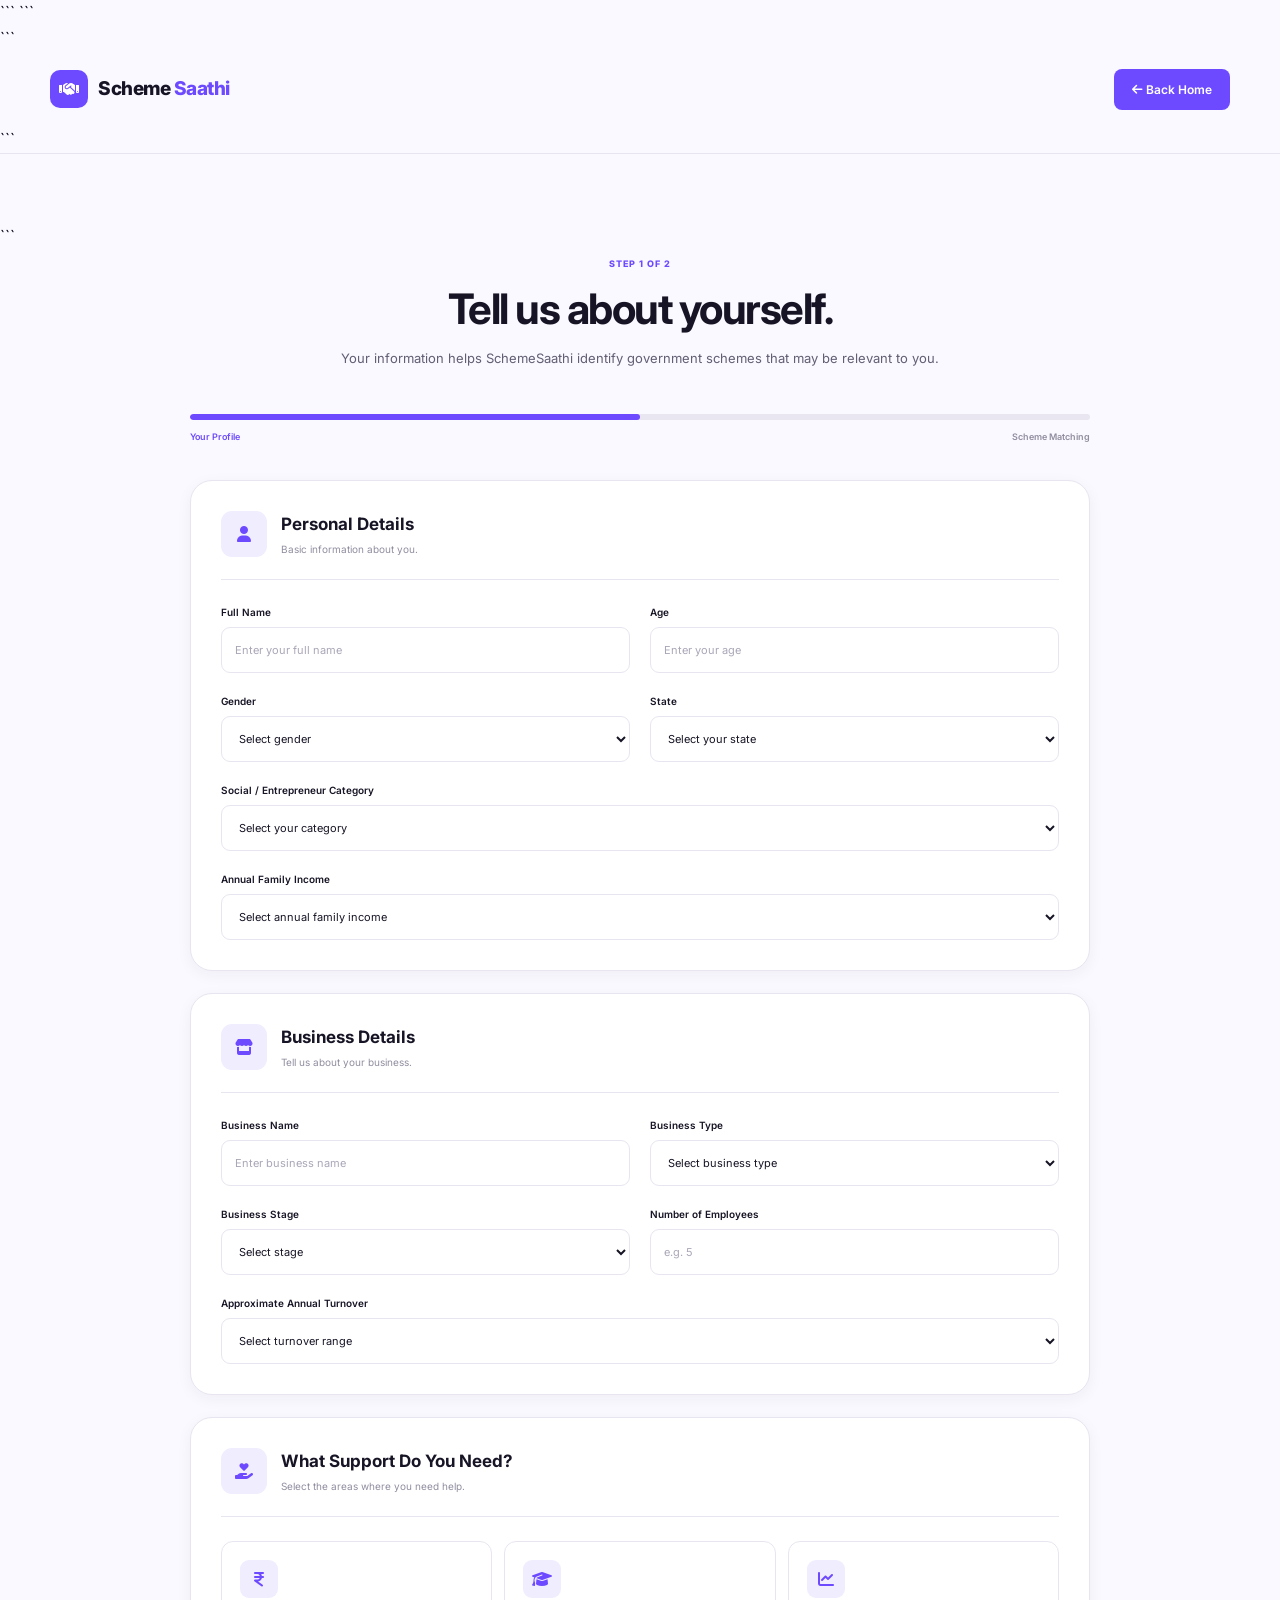
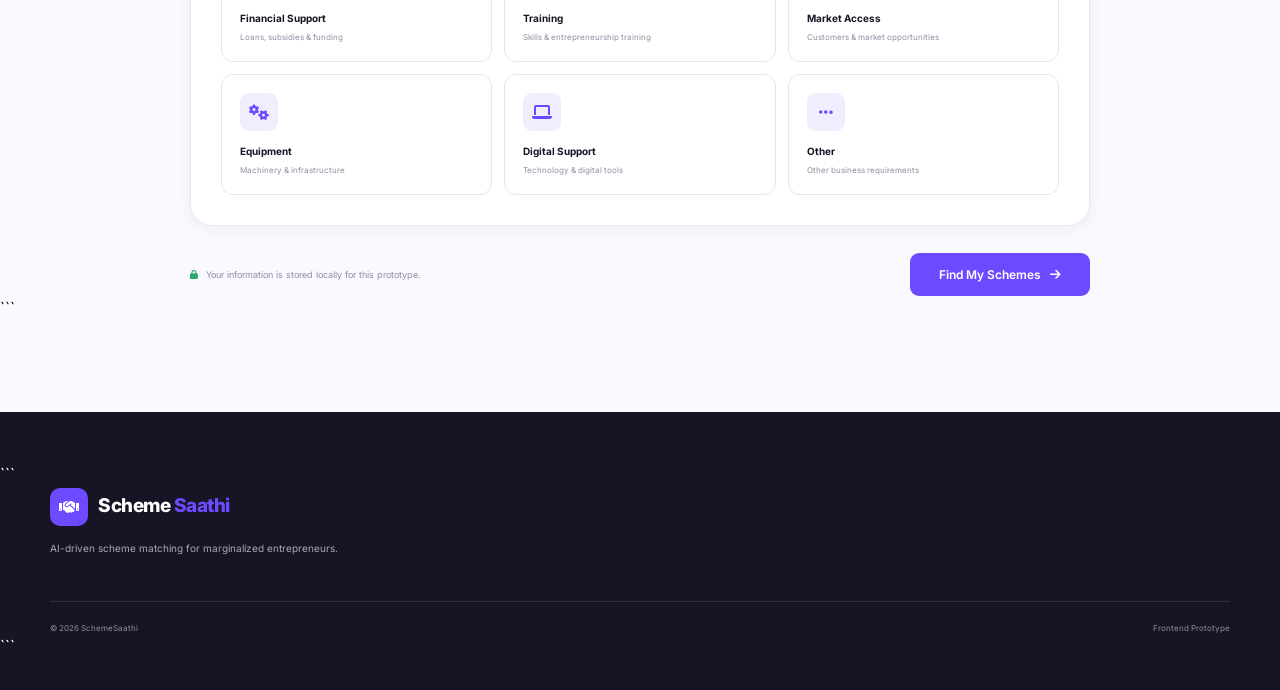
==== Frontend/profile.html @ 50dd57bc "Organize frontend files into Frontend folder" ====
<!DOCTYPE html>

<html lang="en">

<head>

```
<meta charset="UTF-8">

<meta name="viewport"
      content="width=device-width, initial-scale=1.0">

<title>Create Profile | SchemeSaathi</title>

<link rel="stylesheet"
      href="style.css">

<link rel="preconnect"
      href="https://fonts.googleapis.com">

<link rel="preconnect"
      href="https://fonts.gstatic.com"
      crossorigin>

<link href="https://fonts.googleapis.com/css2?family=Inter:wght@400;500;600;700;800&display=swap"
      rel="stylesheet">

<link rel="stylesheet"
      href="https://cdnjs.cloudflare.com/ajax/libs/font-awesome/6.5.2/css/all.min.css">
```

</head>

<body>

<!-- =========================================
     NAVBAR
========================================= -->

<header class="navbar">

```
<div class="container nav-container">

    <a href="index.html"
       class="logo">

        <div class="logo-icon">
            <i class="fa-solid fa-handshake"></i>
        </div>

        <span>
            Scheme<span class="logo-highlight">
                Saathi
            </span>
        </span>

    </a>


    <a href="index.html"
       class="nav-button">

        <i class="fa-solid fa-arrow-left"></i>

        Back Home

    </a>

</div>
```

</header>

<!-- =========================================
     PROFILE PAGE
========================================= -->

<main class="profile-page">

```
<div class="container profile-container">


    <!-- PAGE HEADER -->

    <div class="profile-heading">

        <span class="section-label">
            STEP 1 OF 2
        </span>

        <h1>
            Tell us about yourself.
        </h1>

        <p>
            Your information helps SchemeSaathi
            identify government schemes that may
            be relevant to you.
        </p>

    </div>



    <!-- PROGRESS -->

    <div class="profile-progress">

        <div class="progress-track">

            <div class="progress-fill"></div>

        </div>

        <div class="progress-labels">

            <span class="active">
                Your Profile
            </span>

            <span>
                Scheme Matching
            </span>

        </div>

    </div>



    <!-- FORM -->

    <form id="profileForm"
          class="profile-form">


        <!-- =================================
             PERSONAL DETAILS
        ================================== -->

        <section class="profile-section">

            <div class="profile-section-header">

                <div class="section-icon">

                    <i class="fa-solid fa-user"></i>

                </div>

                <div>

                    <h2>
                        Personal Details
                    </h2>

                    <p>
                        Basic information about you.
                    </p>

                </div>

            </div>


            <div class="form-grid">


                <!-- FULL NAME -->

                <div class="form-group">

                    <label for="name">
                        Full Name
                    </label>

                    <input
                        type="text"
                        id="name"
                        name="name"
                        placeholder="Enter your full name"
                        required
                    >

                </div>


                <!-- AGE -->

                <div class="form-group">

                    <label for="age">
                        Age
                    </label>

                    <input
                        type="number"
                        id="age"
                        name="age"
                        placeholder="Enter your age"
                        min="18"
                        max="100"
                        required
                    >

                </div>


                <!-- GENDER -->

                <div class="form-group">

                    <label for="gender">
                        Gender
                    </label>

                    <select
                        id="gender"
                        name="gender"
                        required
                    >

                        <option value="">
                            Select gender
                        </option>

                        <option value="male">
                            Male
                        </option>

                        <option value="female">
                            Female
                        </option>

                        <option value="other">
                            Other
                        </option>

                        <option value="prefer-not">
                            Prefer not to say
                        </option>

                    </select>

                </div>


                <!-- STATE -->

                <div class="form-group">

                    <label for="state">
                        State
                    </label>

                    <select
                        id="state"
                        name="state"
                        required
                    >

                        <option value="">
                            Select your state
                        </option>

                        <option value="west-bengal">
                            West Bengal
                        </option>

                        <option value="odisha">
                            Odisha
                        </option>

                        <option value="bihar">
                            Bihar
                        </option>

                        <option value="jharkhand">
                            Jharkhand
                        </option>

                        <option value="assam">
                            Assam
                        </option>

                        <option value="delhi">
                            Delhi
                        </option>

                        <option value="maharashtra">
                            Maharashtra
                        </option>

                        <option value="uttar-pradesh">
                            Uttar Pradesh
                        </option>

                        <option value="other">
                            Other
                        </option>

                    </select>

                </div>


                <!-- CATEGORY -->

                <div class="form-group full-width">

                    <label for="category">
                        Social / Entrepreneur Category
                    </label>

                    <select
                        id="category"
                        name="category"
                        required
                    >

                        <option value="">
                            Select your category
                        </option>

                        <option value="sc">
                            Scheduled Caste (SC)
                        </option>

                        <option value="st">
                            Scheduled Tribe (ST)
                        </option>

                        <option value="obc">
                            Other Backward Class (OBC)
                        </option>

                        <option value="minority">
                            Minority Community
                        </option>

                        <option value="women">
                            Woman Entrepreneur
                        </option>

                        <option value="person-with-disability">
                            Person with Disability
                        </option>

                        <option value="general">
                            General
                        </option>

                        <option value="other">
                            Other
                        </option>

                    </select>

                </div>


                <!-- ANNUAL FAMILY INCOME -->

                <div class="form-group full-width">

                    <label for="annualIncome">
                        Annual Family Income
                    </label>

                    <select
                        id="annualIncome"
                        name="annualIncome"
                        required
                    >

                        <option value="">
                            Select annual family income
                        </option>

                        <option value="below-1l">
                            Below ₹1 Lakh
                        </option>

                        <option value="1-2.5l">
                            ₹1 – ₹2.5 Lakh
                        </option>

                        <option value="2.5-5l">
                            ₹2.5 – ₹5 Lakh
                        </option>

                        <option value="5-8l">
                            ₹5 – ₹8 Lakh
                        </option>

                        <option value="8-10l">
                            ₹8 – ₹10 Lakh
                        </option>

                        <option value="above-10l">
                            Above ₹10 Lakh
                        </option>

                    </select>

                </div>

            </div>

        </section>



        <!-- =================================
             BUSINESS DETAILS
        ================================== -->

        <section class="profile-section">

            <div class="profile-section-header">

                <div class="section-icon">

                    <i class="fa-solid fa-store"></i>

                </div>

                <div>

                    <h2>
                        Business Details
                    </h2>

                    <p>
                        Tell us about your business.
                    </p>

                </div>

            </div>


            <div class="form-grid">


                <!-- BUSINESS NAME -->

                <div class="form-group">

                    <label for="businessName">
                        Business Name
                    </label>

                    <input
                        type="text"
                        id="businessName"
                        name="businessName"
                        placeholder="Enter business name"
                        required
                    >

                </div>


                <!-- BUSINESS TYPE -->

                <div class="form-group">

                    <label for="businessType">
                        Business Type
                    </label>

                    <select
                        id="businessType"
                        name="businessType"
                        required
                    >

                        <option value="">
                            Select business type
                        </option>

                        <option value="manufacturing">
                            Manufacturing
                        </option>

                        <option value="retail">
                            Retail
                        </option>

                        <option value="service">
                            Service
                        </option>

                        <option value="agriculture">
                            Agriculture
                        </option>

                        <option value="food">
                            Food & Food Processing
                        </option>

                        <option value="technology">
                            Technology
                        </option>

                        <option value="handicraft">
                            Handicraft
                        </option>

                        <option value="other">
                            Other
                        </option>

                    </select>

                </div>


                <!-- BUSINESS STAGE -->

                <div class="form-group">

                    <label for="businessStage">
                        Business Stage
                    </label>

                    <select
                        id="businessStage"
                        name="businessStage"
                        required
                    >

                        <option value="">
                            Select stage
                        </option>

                        <option value="idea">
                            Business Idea
                        </option>

                        <option value="startup">
                            Startup
                        </option>

                        <option value="existing">
                            Existing Business
                        </option>

                        <option value="expansion">
                            Looking to Expand
                        </option>

                    </select>

                </div>


                <!-- EMPLOYEES -->

                <div class="form-group">

                    <label for="employees">
                        Number of Employees
                    </label>

                    <input
                        type="number"
                        id="employees"
                        name="employees"
                        placeholder="e.g. 5"
                        min="0"
                        required
                    >

                </div>


                <!-- TURNOVER -->

                <div class="form-group full-width">

                    <label for="annualTurnover">
                        Approximate Annual Turnover
                    </label>

                    <select
                        id="annualTurnover"
                        name="annualTurnover"
                        required
                    >

                        <option value="">
                            Select turnover range
                        </option>

                        <option value="below-1l">
                            Below ₹1 Lakh
                        </option>

                        <option value="1-5l">
                            ₹1 – ₹5 Lakh
                        </option>

                        <option value="5-10l">
                            ₹5 – ₹10 Lakh
                        </option>

                        <option value="10-25l">
                            ₹10 – ₹25 Lakh
                        </option>

                        <option value="25l-1cr">
                            ₹25 Lakh – ₹1 Crore
                        </option>

                        <option value="above-1cr">
                            Above ₹1 Crore
                        </option>

                    </select>

                </div>

            </div>

        </section>



        <!-- =================================
             SUPPORT REQUIRED
        ================================== -->

        <section class="profile-section">

            <div class="profile-section-header">

                <div class="section-icon">

                    <i class="fa-solid fa-hand-holding-heart"></i>

                </div>

                <div>

                    <h2>
                        What Support Do You Need?
                    </h2>

                    <p>
                        Select the areas where you need help.
                    </p>

                </div>

            </div>


            <div class="support-grid">


                <!-- FINANCE -->

                <label class="support-card">

                    <input
                        type="checkbox"
                        name="support"
                        value="finance"
                    >

                    <div class="support-icon">

                        <i class="fa-solid fa-indian-rupee-sign"></i>

                    </div>

                    <strong>
                        Financial Support
                    </strong>

                    <span>
                        Loans, subsidies & funding
                    </span>

                </label>


                <!-- TRAINING -->

                <label class="support-card">

                    <input
                        type="checkbox"
                        name="support"
                        value="training"
                    >

                    <div class="support-icon">

                        <i class="fa-solid fa-graduation-cap"></i>

                    </div>

                    <strong>
                        Training
                    </strong>

                    <span>
                        Skills & entrepreneurship training
                    </span>

                </label>


                <!-- MARKET -->

                <label class="support-card">

                    <input
                        type="checkbox"
                        name="support"
                        value="market"
                    >

                    <div class="support-icon">

                        <i class="fa-solid fa-chart-line"></i>

                    </div>

                    <strong>
                        Market Access
                    </strong>

                    <span>
                        Customers & market opportunities
                    </span>

                </label>


                <!-- EQUIPMENT -->

                <label class="support-card">

                    <input
                        type="checkbox"
                        name="support"
                        value="equipment"
                    >

                    <div class="support-icon">

                        <i class="fa-solid fa-gears"></i>

                    </div>

                    <strong>
                        Equipment
                    </strong>

                    <span>
                        Machinery & infrastructure
                    </span>

                </label>


                <!-- DIGITAL -->

                <label class="support-card">

                    <input
                        type="checkbox"
                        name="support"
                        value="digital"
                    >

                    <div class="support-icon">

                        <i class="fa-solid fa-laptop"></i>

                    </div>

                    <strong>
                        Digital Support
                    </strong>

                    <span>
                        Technology & digital tools
                    </span>

                </label>


                <!-- OTHER -->

                <label class="support-card">

                    <input
                        type="checkbox"
                        name="support"
                        value="other"
                    >

                    <div class="support-icon">

                        <i class="fa-solid fa-ellipsis"></i>

                    </div>

                    <strong>
                        Other
                    </strong>

                    <span>
                        Other business requirements
                    </span>

                </label>

            </div>

        </section>



        <!-- =================================
             SUBMIT
        ================================== -->

        <div class="profile-submit">

            <div class="privacy-note">

                <i class="fa-solid fa-lock"></i>

                <span>
                    Your information is stored locally
                    for this prototype.
                </span>

            </div>


            <button
                type="submit"
                class="primary-button profile-submit-button"
            >

                Find My Schemes

                <i class="fa-solid fa-arrow-right"></i>

            </button>

        </div>


    </form>

</div>
```

</main>

<!-- =========================================
     FOOTER
========================================= -->

<footer class="footer">

```
<div class="container footer-container">

    <div class="footer-brand">

        <a href="index.html"
           class="logo">

            <div class="logo-icon">

                <i class="fa-solid fa-handshake"></i>

            </div>

            <span>
                Scheme<span class="logo-highlight">
                    Saathi
                </span>
            </span>

        </a>

        <p>
            AI-driven scheme matching for
            marginalized entrepreneurs.
        </p>

    </div>


    <div class="footer-bottom">

        <span>
            © 2026 SchemeSaathi
        </span>

        <span>
            Frontend Prototype
        </span>

    </div>

</div>
```

</footer>

<script src="profile.js"></script>

</body>

</html>
---- Frontend/style.css ----
/* =========================================
   SCHEMESAATHI
   MAIN STYLESHEET
========================================= */


/* =========================================
   VARIABLES
========================================= */

:root {

    --primary: #6d4aff;
    --primary-dark: #5635d8;
    --primary-light: #f0edff;

    --text-dark: #171525;
    --text-medium: #625e73;
    --text-light: #918d9f;

    --background: #faf9ff;
    --white: #ffffff;

    --border: #e8e5f0;

    --green: #28a96b;
    --green-light: #eaf9f1;

    --shadow-sm:
        0 4px 15px rgba(40, 30, 80, 0.05);

    --shadow-md:
        0 15px 40px rgba(40, 30, 80, 0.08);

    --shadow-lg:
        0 25px 70px rgba(40, 30, 80, 0.12);

    --radius-sm: 8px;
    --radius-md: 14px;
    --radius-lg: 22px;

    --transition:
        all 0.25s ease;

}


/* =========================================
   RESET
========================================= */

* {

    margin: 0;
    padding: 0;

    box-sizing: border-box;

}


html {

    scroll-behavior: smooth;

}


body {

    font-family: "Inter", sans-serif;

    background: var(--background);

    color: var(--text-dark);

    line-height: 1.6;

}


a {

    color: inherit;

    text-decoration: none;

}


button,
input,
select,
textarea {

    font-family: inherit;

}


/* =========================================
   CONTAINER
========================================= */

.container {

    width: min(
        1180px,
        calc(100% - 40px)
    );

    margin: 0 auto;

}


/* =========================================
   NAVBAR
========================================= */

.navbar {

    position: sticky;

    top: 0;

    z-index: 100;

    background:
        rgba(250, 249, 255, 0.92);

    backdrop-filter:
        blur(14px);

    border-bottom:
        1px solid var(--border);

}


.nav-container {

    height: 76px;

    display: flex;

    align-items: center;

    justify-content: space-between;

}


.logo {

    display: flex;

    align-items: center;

    gap: 10px;

    font-size: 19px;

    font-weight: 800;

    letter-spacing: -0.5px;

}


.logo-icon {

    width: 38px;

    height: 38px;

    display: flex;

    align-items: center;

    justify-content: center;

    background: var(--primary);

    color: white;

    border-radius: 10px;

    font-size: 16px;

}


.logo-highlight {

    color: var(--primary);

}


.nav-links {

    display: flex;

    align-items: center;

    gap: 32px;

}


.nav-links > a:not(.nav-button) {

    color: var(--text-medium);

    font-size: 13px;

    font-weight: 500;

    transition: var(--transition);

}


.nav-links > a:not(.nav-button):hover {

    color: var(--primary);

}


.nav-button {

    padding: 11px 18px;

    background: var(--primary);

    color: white;

    border-radius: 8px;

    font-size: 12px;

    font-weight: 600;

    transition: var(--transition);

}


.nav-button:hover {

    background: var(--primary-dark);

    transform: translateY(-1px);

}


.mobile-menu-btn {

    display: none;

    border: none;

    background: none;

    font-size: 20px;

}


/* =========================================
   HERO
========================================= */

.hero {

    padding:
        95px 0
        90px;

    overflow: hidden;

}


.hero-container {

    display: grid;

    grid-template-columns:
        1.05fr
        0.95fr;

    gap: 70px;

    align-items: center;

}


.hero-badge {

    display: inline-flex;

    align-items: center;

    gap: 8px;

    padding:
        7px 11px;

    background:
        var(--primary-light);

    color:
        var(--primary);

    border-radius: 30px;

    font-size: 9px;

    font-weight: 700;

    letter-spacing: 0.6px;

    margin-bottom: 22px;

}


.hero-content h1 {

    max-width: 650px;

    font-size: clamp(
        42px,
        5vw,
        66px
    );

    line-height: 1.08;

    letter-spacing: -2.5px;

}


.hero-content h1 span {

    color: var(--primary);

}


.hero-content > p {

    max-width: 590px;

    margin-top: 22px;

    color: var(--text-medium);

    font-size: 15px;

    line-height: 1.8;

}


.hero-buttons {

    display: flex;

    gap: 12px;

    margin-top: 32px;

}


.primary-button {

    display: inline-flex;

    align-items: center;

    justify-content: center;

    gap: 9px;

    padding:
        14px 20px;

    background: var(--primary);

    color: white;

    border-radius: 9px;

    font-size: 12px;

    font-weight: 600;

    transition: var(--transition);

}


.primary-button:hover {

    background: var(--primary-dark);

    transform: translateY(-2px);

    box-shadow:
        0 10px 25px
        rgba(109, 74, 255, 0.2);

}


.secondary-button {

    display: inline-flex;

    align-items: center;

    gap: 9px;

    padding:
        14px 20px;

    color: var(--text-medium);

    border:
        1px solid var(--border);

    background: white;

    border-radius: 9px;

    font-size: 12px;

    font-weight: 600;

    transition: var(--transition);

}


.secondary-button:hover {

    border-color: var(--primary);

    color: var(--primary);

}


.hero-trust {

    display: flex;

    flex-wrap: wrap;

    gap: 22px;

    margin-top: 32px;

}


.trust-item {

    display: flex;

    align-items: center;

    gap: 7px;

    color: var(--text-light);

    font-size: 9px;

}


.trust-item i {

    color: var(--primary);

}


/* =========================================
   HERO VISUAL
========================================= */

.hero-visual {

    position: relative;

    min-height: 480px;

    display: flex;

    align-items: center;

    justify-content: center;

}


.main-hero-card {

    width: 390px;

    padding: 30px;

    background: white;

    border:
        1px solid var(--border);

    border-radius: 22px;

    box-shadow:
        var(--shadow-lg);

    position: relative;

    z-index: 2;

}


.hero-card-top {

    display: flex;

    align-items: center;

    gap: 9px;

    color: var(--primary);

    font-size: 9px;

    font-weight: 700;

    letter-spacing: 0.7px;

}


.mini-icon {

    width: 34px;

    height: 34px;

    display: flex;

    align-items: center;

    justify-content: center;

    background: var(--primary-light);

    border-radius: 9px;

}


.main-hero-card h3 {

    margin-top: 25px;

    font-size: 28px;

    line-height: 1.2;

    letter-spacing: -1px;

}


.main-hero-card > p {

    margin-top: 12px;

    color: var(--text-medium);

    font-size: 11px;

}


.hero-progress {

    height: 7px;

    margin-top: 25px;

    overflow: hidden;

    background: #eeeafc;

    border-radius: 10px;

}


.hero-progress-bar {

    width: 94%;

    height: 100%;

    background: var(--primary);

    border-radius: 10px;

}


.hero-match-row {

    display: flex;

    justify-content: space-between;

    margin-top: 10px;

    font-size: 9px;

    color: var(--text-light);

}


.hero-match-row strong {

    color: var(--primary);

}


.example-scheme {

    display: flex;

    align-items: center;

    gap: 12px;

    margin-top: 25px;

    padding: 14px;

    border:
        1px solid var(--border);

    border-radius: 12px;

}


.scheme-small-icon {

    width: 40px;

    height: 40px;

    display: flex;

    align-items: center;

    justify-content: center;

    background: var(--primary-light);

    color: var(--primary);

    border-radius: 9px;

}


.example-scheme > div:nth-child(2) {

    display: flex;

    flex-direction: column;

    flex: 1;

}


.example-scheme strong {

    font-size: 10px;

}


.example-scheme span {

    color: var(--text-light);

    font-size: 8px;

}


.scheme-check {

    color: var(--green);

}


/* =========================================
   FLOATING CARDS
========================================= */

.floating-card {

    position: absolute;

    z-index: 3;

    display: flex;

    align-items: center;

    gap: 10px;

    padding: 13px 16px;

    background: white;

    border:
        1px solid var(--border);

    border-radius: 12px;

    box-shadow: var(--shadow-md);

}


.floating-card > i {

    width: 32px;

    height: 32px;

    display: flex;

    align-items: center;

    justify-content: center;

    color: var(--primary);

    background: var(--primary-light);

    border-radius: 8px;

    font-size: 12px;

}


.floating-card div {

    display: flex;

    flex-direction: column;

}


.floating-card strong {

    font-size: 9px;

}


.floating-card span {

    color: var(--text-light);

    font-size: 7px;

}


.floating-card-one {

    left: 0;

    top: 80px;

}


.floating-card-two {

    right: 0;

    bottom: 80px;

}


/* =========================================
   STATS
========================================= */

.stats-section {

    border-top:
        1px solid var(--border);

    border-bottom:
        1px solid var(--border);

    background: white;

}


.stats-container {

    display: grid;

    grid-template-columns:
        repeat(4, 1fr);

}


.stat {

    padding: 30px 20px;

    text-align: center;

    border-right:
        1px solid var(--border);

}


.stat:last-child {

    border-right: none;

}


.stat strong {

    display: block;

    color: var(--primary);

    font-size: 25px;

}


.stat span {

    display: block;

    margin-top: 4px;

    color: var(--text-light);

    font-size: 9px;

}


/* =========================================
   COMMON SECTION
========================================= */

.how-section,
.about-section {

    padding: 100px 0;

}


.section-heading {

    max-width: 650px;

    margin: 0 auto 55px;

    text-align: center;

}


.section-label {

    color: var(--primary);

    font-size: 9px;

    font-weight: 800;

    letter-spacing: 1px;

}


.section-heading h2,
.about-content h2 {

    margin-top: 10px;

    font-size: 38px;

    line-height: 1.2;

    letter-spacing: -1.5px;

}


.section-heading p {

    margin-top: 14px;

    color: var(--text-medium);

    font-size: 13px;

}


/* =========================================
   STEPS
========================================= */

.steps-grid {

    display: grid;

    grid-template-columns:
        repeat(4, 1fr);

    gap: 18px;

}


.step-card {

    position: relative;

    padding: 28px;

    background: white;

    border:
        1px solid var(--border);

    border-radius: var(--radius-md);

    transition: var(--transition);

}


.step-card:hover {

    transform: translateY(-5px);

    box-shadow: var(--shadow-md);

}


.step-number {

    color: #c8c3d8;

    font-size: 10px;

    font-weight: 700;

}


.step-icon {

    width: 46px;

    height: 46px;

    display: flex;

    align-items: center;

    justify-content: center;

    margin-top: 25px;

    background: var(--primary-light);

    color: var(--primary);

    border-radius: 11px;

}


.step-card h3 {

    margin-top: 20px;

    font-size: 15px;

}


.step-card p {

    margin-top: 9px;

    color: var(--text-medium);

    font-size: 10px;

    line-height: 1.7;

}


/* =========================================
   ABOUT
========================================= */

.about-section {

    background: white;

}


.about-container {

    display: grid;

    grid-template-columns:
        1fr
        1fr;

    gap: 90px;

    align-items: center;

}


.about-content h2 {

    max-width: 520px;

}


.about-content > p {

    max-width: 540px;

    margin-top: 17px;

    color: var(--text-medium);

    font-size: 12px;

}


.about-content .primary-button {

    margin-top: 28px;

}


.about-visual {

    display: flex;

    justify-content: center;

}


.about-box {

    width: min(100%, 420px);

    padding: 32px;

    background: var(--background);

    border:
        1px solid var(--border);

    border-radius: 20px;

}


.about-box-icon {

    width: 48px;

    height: 48px;

    display: flex;

    align-items: center;

    justify-content: center;

    background: var(--primary-light);

    color: var(--primary);

    border-radius: 12px;

}


.about-box h3 {

    margin-top: 20px;

    font-size: 22px;

}


.about-box > p {

    margin-top: 7px;

    color: var(--text-medium);

    font-size: 11px;

}


.about-points {

    display: grid;

    gap: 12px;

    margin-top: 25px;

}


.about-points div {

    display: flex;

    align-items: center;

    gap: 10px;

    color: var(--text-medium);

    font-size: 10px;

}


.about-points i {

    color: var(--green);

}


/* =========================================
   CTA
========================================= */

.cta-section {

    padding: 80px 0;

}


.cta-container {

    display: flex;

    align-items: center;

    justify-content: space-between;

    gap: 40px;

    padding: 50px;

    background:
        var(--primary);

    border-radius: 22px;

    color: white;

}


.cta-container .section-label {

    color: #dcd5ff;

}


.cta-container h2 {

    margin-top: 8px;

    max-width: 600px;

    font-size: 34px;

    line-height: 1.2;

}


.cta-container p {

    margin-top: 8px;

    color: #ddd7ff;

    font-size: 11px;

}


.cta-button {

    display: inline-flex;

    align-items: center;

    gap: 9px;

    padding: 14px 20px;

    background: white;

    color: var(--primary);

    border-radius: 9px;

    font-size: 11px;

    font-weight: 700;

    white-space: nowrap;

    transition: var(--transition);

}


.cta-button:hover {

    transform: translateY(-2px);

}


/* =========================================
   FOOTER
========================================= */

.footer {

    padding: 50px 0 30px;

    background: #171525;

    color: white;

}


.footer-container {

    display: flex;

    flex-direction: column;

}


.footer-brand .logo {

    color: white;

}


.footer-brand p {

    max-width: 360px;

    margin-top: 14px;

    color: #aaa6b7;

    font-size: 10px;

}


.footer-bottom {

    display: flex;

    justify-content: space-between;

    margin-top: 45px;

    padding-top: 20px;

    border-top:
        1px solid rgba(255,255,255,0.1);

    color: #8f8b9c;

    font-size: 8px;

}


/* =========================================
   RESPONSIVE
========================================= */

@media (max-width: 900px) {

    .hero-container {

        grid-template-columns: 1fr;

    }


    .hero-content {

        text-align: center;

    }


    .hero-content > p {

        margin-left: auto;
        margin-right: auto;

    }


    .hero-buttons,
    .hero-trust {

        justify-content: center;

    }


    .steps-grid {

        grid-template-columns:
            repeat(2, 1fr);

    }


    .about-container {

        grid-template-columns: 1fr;

    }

}


@media (max-width: 650px) {

    .container {

        width:
            calc(100% - 28px);

    }


    .nav-links {

        display: none;

    }


    .mobile-menu-btn {

        display: block;

    }


    .hero {

        padding: 65px 0;

    }


    .hero-content h1 {

        font-size: 40px;

        letter-spacing: -1.8px;

    }


    .hero-buttons {

        flex-direction: column;

    }


    .hero-buttons a {

        width: 100%;

    }


    .hero-visual {

        min-height: 400px;

    }


    .main-hero-card {

        width: 100%;

    }


    .floating-card {

        display: none;

    }


    .stats-container {

        grid-template-columns:
            repeat(2, 1fr);

    }


    .stat {

        border-bottom:
            1px solid var(--border);

    }


    .steps-grid {

        grid-template-columns: 1fr;

    }


    .section-heading h2,
    .about-content h2 {

        font-size: 30px;

    }


    .cta-container {

        flex-direction: column;

        align-items: flex-start;

        padding: 32px;

    }


    .cta-container h2 {

        font-size: 28px;

    }


    .footer-bottom {

        flex-direction: column;

        gap: 8px;

    }

}
/* =========================================
   PROFILE PAGE
========================================= */

.profile-page {

    padding: 70px 0 90px;

}


.profile-container {

    max-width: 900px;

}


.profile-heading {

    text-align: center;

    max-width: 650px;

    margin: 0 auto;

}


.profile-heading h1 {

    margin-top: 10px;

    font-size: 42px;

    line-height: 1.15;

    letter-spacing: -1.5px;

}


.profile-heading p {

    margin-top: 14px;

    color: var(--text-medium);

    font-size: 13px;

    line-height: 1.7;

}


/* =========================================
   PROFILE PROGRESS
========================================= */

.profile-progress {

    margin: 45px auto 35px;

}


.progress-track {

    height: 6px;

    background: #e9e6f2;

    border-radius: 20px;

    overflow: hidden;

}


.progress-fill {

    width: 50%;

    height: 100%;

    background: var(--primary);

    border-radius: 20px;

}


.progress-labels {

    display: flex;

    justify-content: space-between;

    margin-top: 10px;

    color: var(--text-light);

    font-size: 9px;

    font-weight: 600;

}


.progress-labels .active {

    color: var(--primary);

}


/* =========================================
   PROFILE FORM
========================================= */

.profile-form {

    display: flex;

    flex-direction: column;

    gap: 22px;

}


.profile-section {

    padding: 30px;

    background: white;

    border: 1px solid var(--border);

    border-radius: var(--radius-lg);

    box-shadow: var(--shadow-sm);

}


.profile-section-header {

    display: flex;

    align-items: center;

    gap: 14px;

    padding-bottom: 22px;

    margin-bottom: 24px;

    border-bottom: 1px solid var(--border);

}


.section-icon {

    width: 46px;

    height: 46px;

    display: flex;

    align-items: center;

    justify-content: center;

    flex-shrink: 0;

    background: var(--primary-light);

    color: var(--primary);

    border-radius: 11px;

}


.profile-section-header h2 {

    font-size: 17px;

}


.profile-section-header p {

    margin-top: 3px;

    color: var(--text-light);

    font-size: 10px;

}


/* =========================================
   FORM GRID
========================================= */

.form-grid {

    display: grid;

    grid-template-columns:
        repeat(2, 1fr);

    gap: 20px;

}


.form-group {

    display: flex;

    flex-direction: column;

    gap: 7px;

}


.form-group.full-width {

    grid-column: 1 / -1;

}


.form-group label {

    font-size: 10px;

    font-weight: 600;

    color: var(--text-dark);

}


.form-group input,
.form-group select {

    width: 100%;

    height: 46px;

    padding: 0 13px;

    border: 1px solid var(--border);

    border-radius: 9px;

    background: #fff;

    color: var(--text-dark);

    font-size: 11px;

    outline: none;

    transition: var(--transition);

}


.form-group input::placeholder {

    color: #aaa6b7;

}


.form-group input:focus,
.form-group select:focus {

    border-color: var(--primary);

    box-shadow:
        0 0 0 3px
        rgba(109, 74, 255, 0.08);

}


/* =========================================
   SUPPORT CARDS
========================================= */

.support-grid {

    display: grid;

    grid-template-columns:
        repeat(3, 1fr);

    gap: 12px;

}


.support-card {

    position: relative;

    display: flex;

    flex-direction: column;

    align-items: flex-start;

    padding: 18px;

    border: 1px solid var(--border);

    border-radius: 12px;

    cursor: pointer;

    transition: var(--transition);

}


.support-card:hover {

    border-color: #c8bfff;

    transform: translateY(-2px);

}


.support-card input {

    position: absolute;

    opacity: 0;

}


.support-card:has(input:checked) {

    border-color: var(--primary);

    background: var(--primary-light);

}


.support-icon {

    width: 38px;

    height: 38px;

    display: flex;

    align-items: center;

    justify-content: center;

    background: var(--primary-light);

    color: var(--primary);

    border-radius: 9px;

    margin-bottom: 12px;

}


.support-card strong {

    font-size: 10px;

}


.support-card span {

    margin-top: 5px;

    color: var(--text-light);

    font-size: 8px;

    line-height: 1.5;

}


/* =========================================
   SUBMIT
========================================= */

.profile-submit {

    display: flex;

    align-items: center;

    justify-content: space-between;

    gap: 20px;

    padding-top: 5px;

}


.privacy-note {

    display: flex;

    align-items: center;

    gap: 8px;

    color: var(--text-light);

    font-size: 9px;

}


.privacy-note i {

    color: var(--green);

}


.profile-submit-button {

    border: none;

    cursor: pointer;

    min-width: 180px;

}


/* =========================================
   PROFILE RESPONSIVE
========================================= */

@media (max-width: 700px) {

    .profile-heading h1 {

        font-size: 34px;

    }


    .profile-section {

        padding: 22px;

    }


    .form-grid {

        grid-template-columns: 1fr;

    }


    .form-group.full-width {

        grid-column: auto;

    }


    .support-grid {

        grid-template-columns:
            repeat(2, 1fr);

    }


    .profile-submit {

        flex-direction: column;

        align-items: stretch;

    }


    .profile-submit-button {

        width: 100%;

    }

}


@media (max-width: 450px) {

    .support-grid {

        grid-template-columns: 1fr;

    }

}

/* =========================================
   MATCHING PAGE
========================================= */

.matching-page {

    min-height: calc(100vh - 76px);

    padding: 75px 0 90px;

}


.matching-container {

    max-width: 820px;

}


/* =========================================
   MATCHING HEADING
========================================= */

.matching-heading {

    text-align: center;

    max-width: 650px;

    margin: 0 auto 42px;

}


.matching-heading h1 {

    margin-top: 10px;

    font-size: 42px;

    line-height: 1.15;

    letter-spacing: -1.5px;

}


.matching-heading h1 span {

    color: var(--primary);

}


.matching-heading p {

    margin-top: 13px;

    color: var(--text-medium);

    font-size: 12px;

}


/* =========================================
   PROFILE SUMMARY
========================================= */

.matching-profile-card {

    display: flex;

    align-items: center;

    gap: 15px;

    padding: 20px 22px;

    background: white;

    border: 1px solid var(--border);

    border-radius: var(--radius-md);

    box-shadow: var(--shadow-sm);

}


.matching-profile-icon {

    width: 48px;

    height: 48px;

    display: flex;

    align-items: center;

    justify-content: center;

    flex-shrink: 0;

    background: var(--primary-light);

    color: var(--primary);

    border-radius: 12px;

}


.matching-profile-info {

    display: flex;

    flex-direction: column;

    flex: 1;

}


.matching-profile-info > span {

    color: var(--text-light);

    font-size: 8px;

    font-weight: 700;

    letter-spacing: 0.8px;

}


.matching-profile-info strong {

    margin-top: 3px;

    font-size: 13px;

}


.matching-profile-info p {

    margin-top: 2px;

    color: var(--text-medium);

    font-size: 9px;

}


.profile-check {

    width: 35px;

    height: 35px;

    display: flex;

    align-items: center;

    justify-content: center;

    background: var(--green-light);

    color: var(--green);

    border-radius: 50%;

    font-size: 12px;

}


/* =========================================
   ANALYSIS CARD
========================================= */

.analysis-card {

    margin-top: 18px;

    padding: 30px;

    background: white;

    border: 1px solid var(--border);

    border-radius: var(--radius-lg);

    box-shadow: var(--shadow-md);

}


.analysis-progress-header {

    display: flex;

    align-items: center;

    justify-content: space-between;

    color: var(--text-medium);

    font-size: 10px;

    font-weight: 600;

}


.analysis-progress-header strong {

    color: var(--primary);

    font-size: 11px;

}


.matching-progress {

    width: 100%;

    height: 7px;

    margin-top: 12px;

    overflow: hidden;

    background: #eeeafc;

    border-radius: 20px;

}


.matching-progress-bar {

    width: 0%;

    height: 100%;

    background: var(--primary);

    border-radius: 20px;

    transition: width 0.7s ease;

}


/* =========================================
   ANALYSIS LIST
========================================= */

.analysis-list {

    display: flex;

    flex-direction: column;

    margin-top: 28px;

}


.analysis-item {

    display: flex;

    align-items: center;

    gap: 14px;

    padding: 17px 0;

    border-bottom: 1px solid var(--border);

    opacity: 0.45;

    transition: var(--transition);

}


.analysis-item:last-child {

    border-bottom: none;

}


.analysis-item.active,
.analysis-item.completed {

    opacity: 1;

}


.analysis-item-icon {

    width: 40px;

    height: 40px;

    display: flex;

    align-items: center;

    justify-content: center;

    flex-shrink: 0;

    background: var(--primary-light);

    color: var(--primary);

    border-radius: 10px;

    font-size: 12px;

}


.analysis-item-content {

    display: flex;

    flex-direction: column;

    flex: 1;

}


.analysis-item-content strong {

    font-size: 11px;

}


.analysis-item-content span {

    margin-top: 3px;

    color: var(--text-light);

    font-size: 8px;

}


.analysis-status {

    width: 25px;

    display: flex;

    justify-content: center;

    color: #d8d4e4;

    font-size: 7px;

}


.analysis-item.active .analysis-status {

    color: var(--primary);

    font-size: 12px;

}


.analysis-item.completed .analysis-status {

    color: var(--green);

    font-size: 13px;

}


/* =========================================
   MATCHING NOTE
========================================= */

.matching-note {

    display: flex;

    align-items: center;

    justify-content: center;

    gap: 7px;

    margin-top: 20px;

    color: var(--text-light);

    font-size: 8px;

}


.matching-note i {

    color: var(--green);

}


/* =========================================
   MATCHING RESPONSIVE
========================================= */

@media (max-width: 650px) {

    .matching-page {

        padding: 55px 0 70px;

    }


    .matching-heading h1 {

        font-size: 34px;

    }


    .analysis-card {

        padding: 22px;

    }


    .matching-profile-card {

        padding: 17px;

    }


    .analysis-item {

        gap: 10px;

    }


    .analysis-item-content span {

        line-height: 1.5;

    }

}


   SCHEMESAATHI
   SCHEME DETAILS PAGE
/*========================================= */


/* =========================================
   PAGE
========================================= */

.scheme-details-page {

    padding: 65px 0 90px;

}


.scheme-details-container {

    max-width: 1000px;

}


/* =========================================
   SCHEME HEADER
========================================= */

.scheme-details-header {

    display: grid;

    grid-template-columns: auto 1fr auto;

    align-items: center;

    gap: 22px;

    padding: 30px;

    background: white;

    border: 1px solid var(--border);

    border-radius: var(--radius-lg);

    box-shadow: var(--shadow-sm);

}


.scheme-details-icon {

    width: 70px;

    height: 70px;

    display: flex;

    align-items: center;

    justify-content: center;

    background: var(--primary-light);

    color: var(--primary);

    border-radius: 17px;

    font-size: 25px;

}


.scheme-details-heading h1 {

    margin-top: 7px;

    font-size: 32px;

    line-height: 1.2;

    letter-spacing: -1px;

}


.scheme-details-heading p {

    margin-top: 8px;

    color: var(--text-medium);

    font-size: 11px;

    line-height: 1.7;

}


.details-eligible-badge {

    display: inline-flex;

    align-items: center;

    gap: 6px;

    padding: 8px 12px;

    background: var(--green-light);

    color: var(--green);

    border-radius: 20px;

    font-size: 9px;

    font-weight: 700;

}


/* =========================================
   MATCH CARD
========================================= */

.details-match-card {

    margin-top: 20px;

    padding: 25px;

    background: var(--primary-light);

    border: 1px solid #ddd6ff;

    border-radius: var(--radius-lg);

}


.details-match-top {

    display: flex;

    align-items: center;

    justify-content: space-between;

    gap: 20px;

}


.details-match-top h2 {

    margin-top: 6px;

    font-size: 18px;

}


.details-match-top > strong {

    color: var(--primary);

    font-size: 30px;

}


.details-match-track {

    height: 7px;

    margin-top: 20px;

    background: #ddd8f4;

    border-radius: 20px;

    overflow: hidden;

}


.details-match-fill {

    width: 0;

    height: 100%;

    background: var(--primary);

    border-radius: 20px;

    transition: width 0.8s ease;

}


/* =========================================
   COMMON DETAILS SECTION
========================================= */

.details-section {

    margin-top: 20px;

    padding: 28px;

    background: white;

    border: 1px solid var(--border);

    border-radius: var(--radius-lg);

    box-shadow: var(--shadow-sm);

}


.details-section-header {

    display: flex;

    align-items: center;

    gap: 14px;

    padding-bottom: 20px;

    margin-bottom: 20px;

    border-bottom: 1px solid var(--border);

}


.details-section-icon {

    width: 44px;

    height: 44px;

    display: flex;

    align-items: center;

    justify-content: center;

    flex-shrink: 0;

    background: var(--primary-light);

    color: var(--primary);

    border-radius: 11px;

}


.details-section-header h2 {

    font-size: 17px;

}


.details-section-header p {

    margin-top: 3px;

    color: var(--text-light);

    font-size: 9px;

}


/* =========================================
   WHY THIS SCHEME
========================================= */

.details-content-box {

    padding: 18px;

    background: var(--background);

    border: 1px solid var(--border);

    border-radius: 12px;

    color: var(--text-medium);

    font-size: 10px;

    line-height: 1.8;

}


/* =========================================
   BENEFITS
========================================= */

.benefits-grid {

    display: grid;

    grid-template-columns: repeat(2, 1fr);

    gap: 12px;

}


.benefit-item {

    display: flex;

    align-items: flex-start;

    gap: 10px;

    padding: 15px;

    background: var(--background);

    border: 1px solid var(--border);

    border-radius: 11px;

    color: var(--text-medium);

    font-size: 10px;

    line-height: 1.6;

}


.benefit-item i {

    margin-top: 2px;

    color: var(--green);

}


/* =========================================
   ELIGIBILITY
========================================= */

.eligibility-list {

    display: grid;

    gap: 11px;

}


.eligibility-item {

    display: flex;

    align-items: flex-start;

    gap: 10px;

    padding: 13px 15px;

    border: 1px solid var(--border);

    border-radius: 10px;

    color: var(--text-medium);

    font-size: 10px;

}


.eligibility-item i {

    color: var(--green);

    margin-top: 2px;

}


/* =========================================
   MISSING REQUIREMENTS
========================================= */

.gap-section {

    border-color: #eee5d2;

}


.gap-icon {

    color: #b07a22;

    background: #fff7e8;

}


.missing-list {

    display: grid;

    gap: 10px;

}


.missing-item {

    display: flex;

    align-items: flex-start;

    gap: 10px;

    padding: 14px;

    background: #fffaf0;

    border: 1px solid #f0dfbd;

    border-radius: 10px;

    color: var(--text-medium);

    font-size: 10px;

}


.missing-item i {

    color: #b07a22;

    margin-top: 2px;

}


.no-missing {

    display: flex;

    align-items: flex-start;

    gap: 12px;

    padding: 17px;

    background: var(--green-light);

    border: 1px solid #d5f0e2;

    border-radius: 11px;

}


.no-missing > i {

    color: var(--green);

    margin-top: 2px;

}


.no-missing strong {

    font-size: 10px;

}


.no-missing p {

    margin-top: 4px;

    color: var(--text-medium);

    font-size: 9px;

}


/* =========================================
   DOCUMENT CHECKLIST
========================================= */

.document-list {

    display: grid;

    grid-template-columns: repeat(2, 1fr);

    gap: 10px;

}


.document-item {

    display: flex;

    align-items: center;

    gap: 11px;

    padding: 14px;

    border: 1px solid var(--border);

    border-radius: 10px;

    cursor: pointer;

    color: var(--text-medium);

    font-size: 10px;

    transition: var(--transition);

}


.document-item:hover {

    border-color: #c8bfff;

    background: var(--primary-light);

}


.document-item input {

    display: none;

}


.document-check {

    width: 20px;

    height: 20px;

    display: flex;

    align-items: center;

    justify-content: center;

    flex-shrink: 0;

    border: 1px solid var(--border);

    border-radius: 5px;

    color: white;

    font-size: 9px;

    transition: var(--transition);

}


.document-item input:checked
~ .document-check {

    background: var(--primary);

    border-color: var(--primary);

}


.document-item input:checked
~ .document-check i {

    display: block;

}


.document-check i {

    display: none;

}


/* =========================================
   APPLY SECTION
========================================= */

.apply-section {

    display: flex;

    align-items: center;

    justify-content: space-between;

    gap: 30px;

    margin-top: 20px;

    padding: 35px;

    background: var(--primary);

    color: white;

    border-radius: var(--radius-lg);

}


.apply-section .section-label {

    color: #dcd5ff;

}


.apply-section h2 {

    margin-top: 7px;

    font-size: 25px;

}


.apply-section p {

    max-width: 570px;

    margin-top: 7px;

    color: #ddd7ff;

    font-size: 10px;

    line-height: 1.7;

}


.apply-button {

    display: inline-flex;

    align-items: center;

    justify-content: center;

    gap: 8px;

    padding: 13px 17px;

    background: white;

    color: var(--primary);

    border-radius: 9px;

    font-size: 10px;

    font-weight: 700;

    white-space: nowrap;

    transition: var(--transition);

}


.apply-button:hover {

    transform: translateY(-2px);

}


/* =========================================
   BACK
========================================= */

.details-back {

    display: flex;

    justify-content: center;

    margin-top: 25px;

}


/* =========================================
   RESPONSIVE
========================================= */

@media (max-width: 700px) {

    .scheme-details-page {

        padding: 50px 0 70px;

    }


    .scheme-details-header {

        grid-template-columns: 1fr;

        text-align: center;

    }


    .scheme-details-icon {

        margin: 0 auto;

    }


    .details-eligible-badge {

        justify-self: center;

    }


    .scheme-details-heading h1 {

        font-size: 27px;

    }


    .details-match-top {

        align-items: flex-start;

    }


    .details-match-top > strong {

        font-size: 25px;

    }


    .benefits-grid,
    .document-list {

        grid-template-columns: 1fr;

    }


    .apply-section {

        flex-direction: column;

        align-items: flex-start;

    }


    .apply-button {

        width: 100%;

    }

}


@media (max-width: 450px) {

    .details-section,
    .details-match-card,
    .scheme-details-header {

        padding: 20px;

    }

}

.results-compare {
    display: flex;
    justify-content: flex-end;
    margin-bottom: 20px;
}

/* =========================================
   DOCUMENT CHECKLIST ENHANCEMENT
========================================= */

.checklist-progress {

    margin-bottom: 24px;

    padding: 18px;

    background: var(--background);

    border: 1px solid var(--border);

    border-radius: 12px;

}


.checklist-progress-top {

    display: flex;

    align-items: center;

    justify-content: space-between;

    gap: 15px;

    margin-bottom: 10px;

    font-size: 10px;

    color: var(--text-medium);

}


.checklist-progress-top strong {

    color: var(--primary);

    font-size: 10px;

}


.checklist-progress-track {

    height: 7px;

    overflow: hidden;

    background: #e9e6f2;

    border-radius: 20px;

}


.checklist-progress-fill {

    width: 0%;

    height: 100%;

    background: var(--primary);

    border-radius: 20px;

    transition:
        width 0.3s ease;

}


.document-list {

    display: grid;

    gap: 10px;

}


.document-item {

    display: flex;

    align-items: center;

    gap: 12px;

    padding: 15px;

    border: 1px solid var(--border);

    border-radius: 11px;

    background: white;

    cursor: pointer;

    transition: var(--transition);

}


.document-item:hover {

    border-color: #c8bfff;

    transform: translateY(-1px);

}


.document-item input {

    position: absolute;

    opacity: 0;

}


.document-check {

    width: 24px;

    height: 24px;

    display: flex;

    align-items: center;

    justify-content: center;

    flex-shrink: 0;

    border: 1.5px solid var(--border);

    border-radius: 7px;

    color: white;

    font-size: 10px;

    transition: var(--transition);

}


.document-check i {

    opacity: 0;

}


.document-name {

    color: var(--text-dark);

    font-size: 11px;

    font-weight: 500;

    transition: var(--transition);

}


.document-item.completed {

    border-color: #bce8d0;

    background: var(--green-light);

}


.document-item.completed .document-check {

    border-color: var(--green);

    background: var(--green);

}


.document-item.completed .document-check i {

    opacity: 1;

}


.document-item.completed .document-name {

    color: var(--text-medium);

    text-decoration: line-through;

}


.checklist-footer {

    display: flex;

    align-items: center;

    justify-content: space-between;

    gap: 20px;

    margin-top: 18px;

    padding-top: 18px;

    border-top: 1px solid var(--border);

}


.checklist-footer span {

    color: var(--text-light);

    font-size: 9px;

}


.checklist-reset {

    display: inline-flex;

    align-items: center;

    gap: 7px;

    padding: 9px 13px;

    border: 1px solid var(--border);

    background: white;

    color: var(--text-medium);

    border-radius: 8px;

    font-size: 9px;

    font-weight: 600;

    cursor: pointer;

    transition: var(--transition);

}


.checklist-reset:hover {

    border-color: var(--primary);

    color: var(--primary);

}


@media (max-width: 600px) {

    .checklist-progress-top {

        align-items: flex-start;

        flex-direction: column;

        gap: 5px;

    }


    .checklist-footer {

        align-items: flex-start;

        flex-direction: column;

    }


    .checklist-reset {

        width: 100%;

        justify-content: center;

    }

}

/* =========================================================

/* =========================================================
   SCHEMESAATHI
   PEAK RESULTS PAGE UI
   Government-Tech × Premium SaaS
   ========================================================= */


/* =========================================================
   PAGE
========================================================= */

.results-page {
    min-height: 100vh;
    padding: 64px 0 100px;

    background:
        radial-gradient(
            circle at 85% 0%,
            rgba(37, 99, 235, 0.075),
            transparent 30%
        ),
        radial-gradient(
            circle at 0% 35%,
            rgba(16, 185, 129, 0.045),
            transparent 28%
        ),
        linear-gradient(
            180deg,
            #f8fafc 0%,
            #f8fafc 55%,
            #f1f5f9 100%
        );
}


.results-container {
    width: min(1180px, calc(100% - 40px));
    margin: 0 auto;
}


/* =========================================================
   PAGE HEADER
========================================================= */

.results-page-header {
    max-width: 780px;
    margin: 0 auto 42px;
    text-align: center;
}


.results-page-header .section-label {
    display: inline-flex;
    align-items: center;
    justify-content: center;

    padding: 7px 13px;

    border: 1px solid rgba(37, 99, 235, 0.16);
    border-radius: 999px;

    background: rgba(239, 246, 255, 0.8);

    color: #2563eb;

    font-size: 9px;
    font-weight: 800;

    letter-spacing: 0.14em;
}


.results-page-header h1 {
    margin: 17px 0 12px;

    color: #0f172a;

    font-size: clamp(36px, 5vw, 52px);
    line-height: 1.04;

    letter-spacing: -0.05em;

    font-weight: 850;
}


.results-page-header p {
    max-width: 660px;
    margin: 0 auto;

    color: #64748b;

    font-size: 14px;
    line-height: 1.7;
}


/* =========================================================
   PROFILE SUMMARY
========================================================= */

.results-profile {
    display: flex;
    align-items: center;
    gap: 14px;

    min-height: 76px;

    padding: 13px 15px;

    margin-bottom: 46px;

    border: 1px solid rgba(226, 232, 240, 0.95);
    border-radius: 18px;

    background: rgba(255, 255, 255, 0.88);

    box-shadow:
        0 8px 30px rgba(15, 23, 42, 0.045);

    backdrop-filter: blur(14px);
}


.results-profile-icon {
    width: 46px;
    height: 46px;

    display: flex;
    align-items: center;
    justify-content: center;

    flex-shrink: 0;

    border-radius: 13px;

    background:
        linear-gradient(
            145deg,
            #eff6ff,
            #dbeafe
        );

    color: #2563eb;

    font-size: 16px;
}


.results-profile-info {
    display: flex;
    flex-direction: column;

    min-width: 0;
}


.results-profile-info strong {
    color: #0f172a;

    font-size: 14px;
    font-weight: 800;

    white-space: nowrap;
    overflow: hidden;
    text-overflow: ellipsis;
}


.results-profile-info span {
    margin-top: 3px;

    color: #64748b;

    font-size: 11px;
    font-weight: 500;
}


.results-profile .secondary-button {
    margin-left: auto;
}


/* =========================================================
   RESULTS HEADER
========================================================= */

.results-top {
    display: flex;
    align-items: flex-end;
    justify-content: space-between;

    gap: 24px;

    margin-bottom: 12px;
}


.results-top .section-label {
    color: #64748b;

    font-size: 9px;
    font-weight: 850;

    letter-spacing: 0.15em;
}


.results-top h2 {
    margin: 7px 0 0;

    color: #0f172a;

    font-size: 27px;
    line-height: 1.15;

    font-weight: 850;

    letter-spacing: -0.035em;
}


/* =========================================================
   RESULT COUNT
========================================================= */

.result-number {
    display: flex;
    align-items: baseline;
    gap: 7px;

    padding-bottom: 2px;

    white-space: nowrap;
}


.result-number strong {
    color: #2563eb;

    font-size: 30px;
    line-height: 1;

    font-weight: 850;

    letter-spacing: -0.05em;
}


.result-number span {
    color: #64748b;

    font-size: 11px;
    font-weight: 650;
}


/* =========================================================
   COMPARE
========================================================= */

.results-compare {
    display: flex;
    justify-content: flex-end;

    margin-bottom: 22px;
}


.results-compare .secondary-button {
    display: inline-flex;
    align-items: center;
    gap: 8px;

    padding: 9px 13px;

    border: 1px solid #e2e8f0;
    border-radius: 10px;

    background: #ffffff;

    color: #475569;

    font-size: 11px;
    font-weight: 700;

    box-shadow:
        0 3px 10px rgba(15, 23, 42, 0.025);
}


.results-compare .secondary-button:hover {
    border-color: #bfdbfe;

    background: #eff6ff;

    color: #2563eb;
}


/* =========================================================
   RESULTS GRID
========================================================= */

.results-list {
    display: grid;

    grid-template-columns:
        repeat(2, minmax(0, 1fr));

    gap: 20px;

    align-items: stretch;
}


/* =========================================================
   SCHEME CARD
========================================================= */

.scheme-card {
    position: relative;

    display: flex;
    flex-direction: column;

    min-width: 0;

    padding: 21px;

    border: 1px solid #e2e8f0;
    border-radius: 19px;

    background:
        linear-gradient(
            180deg,
            #ffffff 0%,
            #ffffff 100%
        );

    box-shadow:
        0 5px 18px rgba(15, 23, 42, 0.035);

    overflow: hidden;

    transition:
        transform 0.25s cubic-bezier(.2,.8,.2,1),
        border-color 0.25s ease,
        box-shadow 0.25s ease;
}


.scheme-card::before {
    content: "";

    position: absolute;

    top: 0;
    left: 0;
    right: 0;

    height: 2px;

    background:
        linear-gradient(
            90deg,
            #2563eb,
            #38bdf8
        );

    opacity: 0;

    transition: opacity 0.25s ease;
}


.scheme-card:hover {
    transform: translateY(-4px);

    border-color: #bfdbfe;

    box-shadow:
        0 18px 45px rgba(15, 23, 42, 0.075);
}


.scheme-card:hover::before {
    opacity: 1;
}


/* =========================================================
   CARD TOP
========================================================= */

.scheme-card-top {
    display: flex;
    align-items: center;
    justify-content: space-between;

    gap: 12px;

    margin-bottom: 17px;
}


/* =========================================================
   CATEGORY
========================================================= */

.scheme-category {
    display: inline-flex;
    align-items: center;
    gap: 8px;

    min-width: 0;

    padding: 5px 8px;

    border-radius: 7px;

    background: #f8fafc;

    color: #475569;

    font-size: 9px;
    font-weight: 800;

    text-transform: uppercase;

    letter-spacing: 0.055em;

    white-space: nowrap;
}


.scheme-category-icon {
    width: 22px;
    height: 22px;

    display: flex;
    align-items: center;
    justify-content: center;

    flex-shrink: 0;

    border-radius: 6px;

    background: #eff6ff;

    color: #2563eb;

    font-size: 9px;
}


/* =========================================================
   BOOKMARK
========================================================= */

.scheme-bookmark {
    width: 34px;
    height: 34px;

    display: flex;
    align-items: center;
    justify-content: center;

    flex-shrink: 0;

    border: 1px solid #e2e8f0;
    border-radius: 9px;

    background: #ffffff;

    color: #64748b;

    cursor: pointer;

    transition:
        transform 0.2s ease,
        border-color 0.2s ease,
        background 0.2s ease,
        color 0.2s ease;
}


.scheme-bookmark:hover {
    transform: translateY(-1px);

    border-color: #bfdbfe;

    background: #eff6ff;

    color: #2563eb;
}


.scheme-bookmark.saved {
    border-color: #bfdbfe;

    background: #eff6ff;

    color: #2563eb;
}


/* =========================================================
   CARD HEADING
========================================================= */

.scheme-card-heading {
    padding-right: 12px;
}


.scheme-card-heading h3 {
    margin: 0;

    color: #0f172a;

    font-size: 19px;
    line-height: 1.28;

    font-weight: 850;

    letter-spacing: -0.028em;
}


.scheme-short-name {
    display: inline-block;

    margin-top: 5px;

    color: #94a3b8;

    font-size: 9px;
    font-weight: 750;

    letter-spacing: 0.05em;
}


/* =========================================================
   DESCRIPTION
========================================================= */

.scheme-description {
    margin: 9px 0 15px;

    color: #64748b;

    font-size: 11px;
    line-height: 1.6;

    display: -webkit-box;
    -webkit-line-clamp: 2;
    -webkit-box-orient: vertical;

    overflow: hidden;
}


/* =========================================================
   MATCH BOX
========================================================= */

.scheme-match-box {
    display: flex;
    align-items: center;

    gap: 12px;

    padding: 11px;

    margin-bottom: 13px;

    border: 1px solid #e2e8f0;
    border-radius: 13px;

    background:
        linear-gradient(
            135deg,
            #f8fafc,
            #ffffff
        );
}


.match-ring {
    --match: 0%;

    position: relative;

    width: 51px;
    height: 51px;

    display: flex;
    align-items: center;
    justify-content: center;

    flex-shrink: 0;

    border-radius: 50%;

    background:
        conic-gradient(
            #2563eb var(--match),
            #e2e8f0 var(--match)
        );
}


.match-ring::before {
    content: "";

    position: absolute;

    width: 39px;
    height: 39px;

    border-radius: 50%;

    background: #ffffff;
}


.match-ring span {
    position: relative;
    z-index: 1;

    color: #0f172a;

    font-size: 10px;
    font-weight: 850;
}


.match-content {
    display: flex;
    flex-direction: column;

    min-width: 0;
}


.match-eyebrow {
    color: #94a3b8;

    font-size: 8px;
    font-weight: 850;

    letter-spacing: 0.11em;
}


.match-title {
    margin-top: 2px;

    font-size: 12px;
    font-weight: 850;
}


.match-title.strong {
    color: #059669;
}


.match-title.potential {
    color: #2563eb;
}


.match-title.explore {
    color: #d97706;
}


.match-title.check {
    color: #64748b;
}


.match-description {
    margin-top: 2px;

    color: #94a3b8;

    font-size: 9px;
}


/* =========================================================
   WHY THIS SCHEME
========================================================= */

.scheme-reasons {
    padding: 12px 13px;

    margin-bottom: 13px;

    border-radius: 12px;

    background:
        linear-gradient(
            135deg,
            #f8fafc,
            #f1f5f9
        );
}


.scheme-reasons-title {
    display: flex;
    align-items: center;
    gap: 7px;

    margin-bottom: 8px;

    color: #334155;

    font-size: 9px;
    font-weight: 850;

    text-transform: uppercase;

    letter-spacing: 0.065em;
}


.scheme-reasons-title i {
    color: #2563eb;

    font-size: 9px;
}


.scheme-reasons-list {
    display: flex;
    flex-direction: column;

    gap: 5px;
}


.scheme-reason {
    display: flex;
    align-items: center;

    gap: 7px;

    color: #475569;

    font-size: 9.5px;
    line-height: 1.35;

    font-weight: 550;
}


.scheme-reason i {
    width: 13px;

    flex-shrink: 0;

    color: #10b981;

    text-align: center;

    font-size: 8px;
}


.scheme-reason.muted {
    color: #94a3b8;
}


.scheme-reason.muted i {
    color: #94a3b8;
}


/* =========================================================
   TAGS
========================================================= */

.scheme-tags {
    display: flex;
    flex-wrap: wrap;

    gap: 5px;

    margin-bottom: 13px;
}


.scheme-tag {
    padding: 4px 7px;

    border: 1px solid #e2e8f0;
    border-radius: 6px;

    background: #ffffff;

    color: #64748b;

    font-size: 8.5px;
    font-weight: 700;
}


/* =========================================================
   BENEFITS
========================================================= */

.scheme-benefits {
    padding-top: 12px;

    border-top: 1px solid #f1f5f9;
}


.scheme-benefits-title {
    display: flex;
    align-items: center;
    gap: 7px;

    margin-bottom: 7px;

    color: #334155;

    font-size: 9px;
    font-weight: 850;
}


.scheme-benefits-title i {
    color: #10b981;

    font-size: 9px;
}


.scheme-benefits ul {
    display: flex;
    flex-direction: column;

    gap: 5px;

    margin: 0;
    padding: 0;

    list-style: none;
}


.scheme-benefits li {
    display: flex;
    align-items: flex-start;

    gap: 7px;

    color: #64748b;

    font-size: 9.5px;
    line-height: 1.4;
}


.scheme-benefits li i {
    margin-top: 2px;

    color: #10b981;

    font-size: 7px;
}


/* =========================================================
   CARD FOOTER
========================================================= */

.scheme-card-footer {
    margin-top: auto;

    padding-top: 15px;
}


.scheme-details-button {
    width: 100%;

    display: flex;
    align-items: center;
    justify-content: space-between;

    padding: 10px 12px;

    border: 1px solid #dbeafe;
    border-radius: 9px;

    background:
        linear-gradient(
            135deg,
            #eff6ff,
            #f8fbff
        );

    color: #1d4ed8;

    font-family: inherit;

    font-size: 10px;
    font-weight: 800;

    cursor: pointer;

    transition:
        transform 0.2s ease,
        background 0.2s ease,
        border-color 0.2s ease,
        color 0.2s ease,
        box-shadow 0.2s ease;
}


.scheme-details-button i {
    transition:
        transform 0.2s ease;
}


.scheme-details-button:hover {
    transform: translateY(-1px);

    border-color: #2563eb;

    background: #2563eb;

    color: #ffffff;

    box-shadow:
        0 7px 18px rgba(37, 99, 235, 0.18);
}


.scheme-details-button:hover i {
    transform: translateX(4px);
}


/* =========================================================
   EMPTY STATE
========================================================= */

.empty-state {
    max-width: 600px;

    margin: 50px auto;

    padding: 55px 30px;

    text-align: center;

    border: 1px dashed #cbd5e1;
    border-radius: 22px;

    background: #ffffff;

    box-shadow:
        0 10px 30px rgba(15, 23, 42, 0.035);
}


.empty-icon {
    width: 58px;
    height: 58px;

    display: flex;
    align-items: center;
    justify-content: center;

    margin: 0 auto 18px;

    border-radius: 16px;

    background: #f1f5f9;

    color: #64748b;

    font-size: 20px;
}


.empty-state h3 {
    margin: 0 0 8px;

    color: #0f172a;

    font-size: 20px;
    font-weight: 850;
}


.empty-state p {
    max-width: 430px;

    margin: 0 auto 24px;

    color: #64748b;

    font-size: 13px;
    line-height: 1.65;
}


/* =========================================================
   INFO BOX
========================================================= */

.results-info {
    display: flex;
    align-items: flex-start;

    gap: 13px;

    margin-top: 30px;
    padding: 17px;

    border: 1px solid #dbeafe;
    border-radius: 15px;

    background:
        linear-gradient(
            135deg,
            #eff6ff,
            #ffffff
        );

    box-shadow:
        0 5px 20px rgba(37, 99, 235, 0.035);
}


.results-info-icon {
    width: 36px;
    height: 36px;

    display: flex;
    align-items: center;
    justify-content: center;

    flex-shrink: 0;

    border-radius: 10px;

    background: #ffffff;

    color: #2563eb;

    box-shadow:
        0 3px 10px rgba(37, 99, 235, 0.07);
}


.results-info strong {
    display: block;

    margin-bottom: 4px;

    color: #1e3a8a;

    font-size: 10px;
    font-weight: 850;
}


.results-info p {
    margin: 0;

    color: #64748b;

    font-size: 10px;
    line-height: 1.55;
}


/* =========================================================
   BUTTON POLISH
========================================================= */

.results-page .primary-button,
.results-page .secondary-button {
    transition:
        transform 0.2s ease,
        box-shadow 0.2s ease,
        background 0.2s ease,
        border-color 0.2s ease;
}


.results-page .primary-button:hover,
.results-page .secondary-button:hover {
    transform: translateY(-1px);
}


/* =========================================================
   CARD ENTRANCE
========================================================= */

@keyframes schemeCardReveal {

    from {
        opacity: 0;

        transform:
            translateY(14px);
    }

    to {
        opacity: 1;

        transform:
            translateY(0);
    }

}


.scheme-card {
    animation:
        schemeCardReveal
        0.45s cubic-bezier(.2,.8,.2,1) both;
}


.scheme-card:nth-child(1) {
    animation-delay: 0s;
}


.scheme-card:nth-child(2) {
    animation-delay: 0.04s;
}


.scheme-card:nth-child(3) {
    animation-delay: 0.08s;
}


.scheme-card:nth-child(4) {
    animation-delay: 0.12s;
}


.scheme-card:nth-child(5) {
    animation-delay: 0.16s;
}


.scheme-card:nth-child(6) {
    animation-delay: 0.20s;
}


.scheme-card:nth-child(7) {
    animation-delay: 0.24s;
}


.scheme-card:nth-child(8) {
    animation-delay: 0.28s;
}


/* =========================================================
   TABLET
========================================================= */

@media (max-width: 900px) {

    .results-container {
        width: min(720px, calc(100% - 32px));
    }


    .results-list {
        grid-template-columns: 1fr;
    }


    .results-page-header h1 {
        font-size: 42px;
    }

}


/* =========================================================
   MOBILE
========================================================= */

@media (max-width: 640px) {

    .results-page {
        padding:
            42px 0 70px;
    }


    .results-container {
        width:
            calc(100% - 24px);
    }


    .results-page-header {
        margin-bottom: 30px;
    }


    .results-page-header h1 {
        font-size: 35px;

        letter-spacing: -0.045em;
    }


    .results-page-header p {
        font-size: 13px;
    }


    .results-profile {
        flex-wrap: wrap;

        padding: 13px;
    }


    .results-profile .secondary-button {
        width: 100%;

        margin-left: 0;
    }


    .results-top {
        align-items: flex-start;

        flex-direction: column;

        gap: 10px;
    }


    .results-compare {
        justify-content: stretch;
    }


    .results-compare .secondary-button {
        width: 100%;

        justify-content: center;
    }


    .scheme-card {
        padding: 18px;

        border-radius: 17px;
    }


    .scheme-card-heading h3 {
        font-size: 18px;
    }


    .scheme-match-box {
        padding: 10px;
    }


    .match-ring {
        width: 49px;
        height: 49px;
    }


    .match-ring::before {
        width: 37px;
        height: 37px;
    }


    .results-info {
        padding: 15px;
    }

}


/* =========================================================
   ACCESSIBILITY
========================================================= */

.scheme-bookmark:focus-visible,
.scheme-details-button:focus-visible,
.results-page .primary-button:focus-visible,
.results-page .secondary-button:focus-visible {

    outline:
        3px solid
        rgba(37, 99, 235, 0.25);

    outline-offset: 3px;
}


/* =========================================================
   REDUCED MOTION
========================================================= */

@media (prefers-reduced-motion: reduce) {

    .scheme-card,
    .scheme-bookmark,
    .scheme-details-button,
    .results-page .primary-button,
    .results-page .secondary-button {

        animation: none !important;

        transition: none !important;
    }

}



/* =========================================================
   SCHEMESAATHI — FULLER PREMIUM RESULTS LAYOUT
========================================================= */

/* Wider overall content area */
.results-container {
    max-width: 1280px;
}


/* =========================================================
   MORE FILLED PAGE BACKGROUND
========================================================= */

.results-page {
    position: relative;

    background:
        radial-gradient(
            circle at 90% 5%,
            rgba(37, 99, 235, 0.14),
            transparent 28%
        ),
        radial-gradient(
            circle at 5% 30%,
            rgba(14, 165, 233, 0.09),
            transparent 30%
        ),
        radial-gradient(
            circle at 50% 100%,
            rgba(99, 102, 241, 0.07),
            transparent 35%
        ),
        linear-gradient(
            135deg,
            #e9eff7 0%,
            #f1f5fa 45%,
            #e8eef6 100%
        );
}


/* =========================================================
   ADD SUBTLE GRID TEXTURE
========================================================= */

.results-page::after {
    content: "";

    position: absolute;

    inset: 0;

    pointer-events: none;

    opacity: 0.35;

    background-image:
        linear-gradient(
            rgba(148, 163, 184, 0.06) 1px,
            transparent 1px
        ),
        linear-gradient(
            90deg,
            rgba(148, 163, 184, 0.06) 1px,
            transparent 1px
        );

    background-size: 40px 40px;

    mask-image:
        linear-gradient(
            to bottom,
            black,
            transparent 90%
        );
}


/* Keep content above background texture */

.results-container {
    position: relative;
    z-index: 1;
}


/* =========================================================
   BIGGER RESULT CARDS
========================================================= */

.results-list {
    gap: 26px;
}


/* More substantial cards */

.scheme-card {
    min-height: 100%;

    padding: 28px;

    border-radius: 24px;

    background: rgba(255, 255, 255, 0.97);

    border: 1px solid rgba(203, 213, 225, 0.9);

    box-shadow:
        0 12px 35px rgba(15, 23, 42, 0.065),
        0 3px 8px rgba(15, 23, 42, 0.025);
}


/* =========================================================
   MAKE HEADER FEEL LIKE A SECTION
========================================================= */

.results-page-header {
    padding: 10px 0 5px;
}


/* =========================================================
   PROFILE CARD
========================================================= */

.results-profile {
    padding: 20px 22px;

    border-radius: 20px;

    background: rgba(255, 255, 255, 0.94);

    box-shadow:
        0 10px 30px rgba(15, 23, 42, 0.055);
}


/* =========================================================
   RESULTS TOP SECTION
========================================================= */

.results-top {
    padding: 4px 2px;
}


/* =========================================================
   RESULT COUNT CARD
========================================================= */

.result-number {
    min-width: 145px;

    justify-content: center;

    padding: 12px 18px;

    border: 1px solid #d7e1ed;

    border-radius: 14px;

    background: rgba(255, 255, 255, 0.82);

    box-shadow:
        0 5px 15px rgba(15, 23, 42, 0.035);
}


/* =========================================================
   COMPARE BAR
========================================================= */

.results-compare {
    padding: 14px 16px;

    margin-bottom: 28px;

    border: 1px solid rgba(203, 213, 225, 0.75);

    border-radius: 16px;

    background: rgba(255, 255, 255, 0.55);
}


/* =========================================================
   CARD HOVER
========================================================= */

.scheme-card:hover {
    transform: translateY(-6px);

    border-color: #bfdbfe;

    box-shadow:
        0 25px 55px rgba(15, 23, 42, 0.11),
        0 5px 15px rgba(37, 99, 235, 0.045);
}


/* =========================================================
   MOBILE
========================================================= */

@media (max-width: 640px) {

    .results-container {
        max-width: 100%;
    }

    .results-page {
        padding-left: 14px;
        padding-right: 14px;
    }

    .scheme-card {
        padding: 22px;
        border-radius: 21px;
    }

    .results-compare {
        padding: 10px;
    }

}




/* =========================================================

   SCHEMESAATHI — SCHEME DETAILS
   PREMIUM UI OVERRIDE
   Paste this ENTIRE block at the very bottom of style.css
========================================================= */


/* =========================================================
   PAGE BACKGROUND
========================================================= */

.scheme-details-page {
    min-height: 100vh;
    padding: 55px 0 90px;

    background:
        radial-gradient(
            circle at 90% 5%,
            rgba(37, 99, 235, 0.10),
            transparent 25%
        ),
        radial-gradient(
            circle at 5% 45%,
            rgba(16, 185, 129, 0.07),
            transparent 28%
        ),
        linear-gradient(
            180deg,
            #eef4f8 0%,
            #e8f0f5 48%,
            #edf3f7 100%
        );
}


.scheme-details-container {
    max-width: 1080px;
}


/* =========================================================
   HEADER
========================================================= */

.scheme-details-header {
    position: relative;

    display: grid;

    grid-template-columns: auto 1fr auto;

    align-items: center;

    gap: 22px;

    padding: 30px;

    margin-bottom: 24px;

    border: 1px solid rgba(148, 163, 184, 0.30);

    border-radius: 24px;

    background:
        linear-gradient(
            135deg,
            rgba(255,255,255,0.98),
            rgba(248,250,252,0.92)
        );

    box-shadow:
        0 18px 45px rgba(15, 23, 42, 0.07);

    overflow: hidden;
}


.scheme-details-header::before {
    content: "";

    position: absolute;

    top: 0;
    left: 0;
    right: 0;

    height: 4px;

    background:
        linear-gradient(
            90deg,
            #2563eb,
            #38bdf8,
            #10b981
        );
}


.scheme-details-icon {
    width: 72px;
    height: 72px;

    display: flex;
    align-items: center;
    justify-content: center;

    border-radius: 20px;

    background:
        linear-gradient(
            145deg,
            #eff6ff,
            #dbeafe
        );

    color: #2563eb;

    font-size: 27px;

    box-shadow:
        inset 0 0 0 1px rgba(37,99,235,0.08);
}


.scheme-details-heading {
    min-width: 0;
}


.scheme-details-heading .section-label {
    display: inline-flex;
    align-items: center;

    padding: 6px 10px;

    border-radius: 999px;

    background: #eff6ff;

    color: #2563eb;

    font-size: 10px;
    font-weight: 800;

    letter-spacing: 0.10em;

    text-transform: uppercase;
}


.scheme-details-heading h1 {
    margin: 9px 0 7px;

    color: #0f172a;

    font-size: clamp(27px, 4vw, 40px);

    line-height: 1.1;

    letter-spacing: -0.04em;

    font-weight: 800;
}


.scheme-details-heading p {
    max-width: 700px;

    margin: 0;

    color: #64748b;

    font-size: 13.5px;

    line-height: 1.7;
}


.details-eligible-badge {
    display: inline-flex;
    align-items: center;
    gap: 7px;

    align-self: start;

    padding: 9px 13px;

    border: 1px solid #bbf7d0;

    border-radius: 999px;

    background: #f0fdf4;

    color: #15803d;

    font-size: 11px;

    font-weight: 800;

    white-space: nowrap;
}


/* =========================================================
   MATCH CARD
========================================================= */

.details-match-card {
    position: relative;

    padding: 25px 28px;

    margin-bottom: 24px;

    border: 1px solid #dbeafe;

    border-radius: 22px;

    background:
        linear-gradient(
            135deg,
            #ffffff,
            #f8fbff
        );

    box-shadow:
        0 14px 35px rgba(37, 99, 235, 0.07);

    overflow: hidden;
}


.details-match-card::after {
    content: "";

    position: absolute;

    width: 180px;
    height: 180px;

    right: -70px;
    top: -90px;

    border-radius: 50%;

    background: rgba(37, 99, 235, 0.055);
}


.details-match-top {
    position: relative;
    z-index: 1;

    display: flex;
    align-items: center;
    justify-content: space-between;

    gap: 20px;
}


.details-match-top .section-label {
    color: #2563eb;

    font-size: 10px;

    font-weight: 800;

    letter-spacing: 0.12em;
}


.details-match-top h2 {
    margin: 7px 0 0;

    color: #0f172a;

    font-size: 20px;

    font-weight: 800;

    letter-spacing: -0.025em;
}


.details-match-top strong {
    position: relative;
    z-index: 2;

    color: #2563eb;

    font-size: 36px;

    line-height: 1;

    font-weight: 800;

    letter-spacing: -0.05em;
}


.details-match-track {
    position: relative;
    z-index: 2;

    width: 100%;
    height: 9px;

    margin-top: 20px;

    border-radius: 999px;

    background: #e2e8f0;

    overflow: hidden;
}


.details-match-fill {
    height: 100%;

    border-radius: inherit;

    background:
        linear-gradient(
            90deg,
            #2563eb,
            #38bdf8,
            #10b981
        );

    box-shadow:
        0 2px 10px rgba(37,99,235,0.22);

    transition:
        width 0.8s ease;
}


/* =========================================================
   ALL DETAIL SECTIONS
========================================================= */

.details-section {
    position: relative;

    padding: 27px;

    margin-bottom: 22px;

    border: 1px solid rgba(148, 163, 184, 0.27);

    border-radius: 22px;

    background: rgba(255,255,255,0.96);

    box-shadow:
        0 12px 30px rgba(15, 23, 42, 0.055);

    transition:
        transform 0.22s ease,
        box-shadow 0.22s ease;
}


.details-section:hover {
    transform: translateY(-2px);

    box-shadow:
        0 18px 38px rgba(15, 23, 42, 0.075);
}


.details-section-header {
    display: flex;

    align-items: center;

    gap: 15px;

    margin-bottom: 21px;
}


.details-section-icon {
    width: 44px;
    height: 44px;

    display: flex;
    align-items: center;
    justify-content: center;

    flex-shrink: 0;

    border-radius: 13px;

    background: #eff6ff;

    color: #2563eb;

    font-size: 16px;
}


.details-section-header h2 {
    margin: 0;

    color: #0f172a;

    font-size: 19px;

    font-weight: 800;

    letter-spacing: -0.02em;
}


.details-section-header p {
    margin: 4px 0 0;

    color: #64748b;

    font-size: 12px;

    line-height: 1.55;
}


/* =========================================================
   WHY THIS SCHEME
========================================================= */

.details-content-box {
    padding: 19px 20px;

    border: 1px solid #e2e8f0;

    border-radius: 15px;

    background:
        linear-gradient(
            135deg,
            #f8fafc,
            #f1f5f9
        );

    color: #475569;

    font-size: 13px;

    line-height: 1.75;
}


/* =========================================================
   BENEFITS
========================================================= */

.benefits-grid {
    display: grid;

    grid-template-columns:
        repeat(2, minmax(0, 1fr));

    gap: 12px;
}


.benefit-item {
    display: flex;

    align-items: flex-start;

    gap: 11px;

    padding: 15px;

    border: 1px solid #e2e8f0;

    border-radius: 14px;

    background: #f8fafc;

    color: #475569;

    font-size: 12.5px;

    line-height: 1.55;

    transition:
        border-color 0.2s ease,
        background 0.2s ease,
        transform 0.2s ease;
}


.benefit-item:hover {
    border-color: #bfdbfe;

    background: #f8fbff;

    transform: translateY(-2px);
}


.benefit-item i {
    flex-shrink: 0;

    margin-top: 2px;

    color: #10b981;

    font-size: 14px;
}


/* =========================================================
   ELIGIBILITY
========================================================= */

.eligibility-list {
    display: grid;

    grid-template-columns:
        repeat(2, minmax(0, 1fr));

    gap: 10px;
}


.eligibility-item {
    display: flex;

    align-items: flex-start;

    gap: 10px;

    padding: 14px 15px;

    border: 1px solid #e2e8f0;

    border-radius: 13px;

    background: #ffffff;

    color: #475569;

    font-size: 12px;

    line-height: 1.55;
}


.eligibility-item i {
    flex-shrink: 0;

    width: 20px;
    height: 20px;

    display: flex;
    align-items: center;
    justify-content: center;

    border-radius: 50%;

    background: #ecfdf5;

    color: #059669;

    font-size: 9px;
}


/* =========================================================
   WHAT AM I MISSING
========================================================= */

.gap-section {
    border-color: #fde68a;

    background:
        linear-gradient(
            135deg,
            #fffdf5,
            #ffffff
        );
}


.gap-section .gap-icon {
    background: #fffbeb;

    color: #d97706;
}


.missing-list {
    display: flex;

    flex-direction: column;

    gap: 10px;
}


.missing-item {
    display: flex;

    align-items: center;

    gap: 11px;

    padding: 14px 16px;

    border: 1px solid #fed7aa;

    border-radius: 13px;

    background: #fff7ed;

    color: #9a3412;

    font-size: 12px;

    font-weight: 600;
}


.missing-item i {
    color: #f97316;

    font-size: 14px;
}


.no-missing {
    display: flex;

    align-items: flex-start;

    gap: 13px;

    padding: 17px;

    border: 1px solid #bbf7d0;

    border-radius: 14px;

    background: #f0fdf4;
}


.no-missing > i {
    color: #16a34a;

    font-size: 18px;

    margin-top: 2px;
}


.no-missing strong {
    color: #166534;

    font-size: 13px;
}


.no-missing p {
    margin: 4px 0 0;

    color: #64748b;

    font-size: 11.5px;

    line-height: 1.55;
}


/* =========================================================
   DOCUMENT CHECKLIST
========================================================= */

.checklist-progress {
    padding: 16px;

    margin-bottom: 17px;

    border: 1px solid #dbeafe;

    border-radius: 15px;

    background: #f8fbff;
}


.checklist-progress-top {
    display: flex;

    align-items: center;

    justify-content: space-between;

    gap: 15px;

    margin-bottom: 10px;

    color: #475569;

    font-size: 11px;

    font-weight: 700;
}


.checklist-progress-top strong {
    color: #2563eb;

    font-size: 11px;
}


.checklist-progress-track {
    height: 7px;

    border-radius: 999px;

    background: #dbeafe;

    overflow: hidden;
}


.checklist-progress-fill {
    width: 0;

    height: 100%;

    border-radius: inherit;

    background:
        linear-gradient(
            90deg,
            #2563eb,
            #10b981
        );

    transition: width 0.4s ease;
}


.document-list {
    display: grid;

    grid-template-columns:
        repeat(2, minmax(0, 1fr));

    gap: 10px;
}


.document-item {
    position: relative;

    display: flex;

    align-items: center;

    gap: 12px;

    padding: 14px 15px;

    border: 1px solid #e2e8f0;

    border-radius: 13px;

    background: #ffffff;

    cursor: pointer;

    transition:
        border-color 0.2s ease,
        background 0.2s ease,
        transform 0.2s ease;
}


.document-item:hover {
    border-color: #bfdbfe;

    background: #f8fbff;

    transform: translateY(-1px);
}


.document-item input {
    position: absolute;

    opacity: 0;

    pointer-events: none;
}


.document-check {
    width: 22px;
    height: 22px;

    display: flex;

    align-items: center;
    justify-content: center;

    flex-shrink: 0;

    border: 2px solid #cbd5e1;

    border-radius: 7px;

    color: transparent;

    transition:
        background 0.2s ease,
        border-color 0.2s ease,
        color 0.2s ease;
}


.document-name {
    color: #475569;

    font-size: 12px;

    line-height: 1.45;

    font-weight: 600;
}


.document-item.completed {
    border-color: #bbf7d0;

    background: #f0fdf4;
}


.document-item.completed .document-check {
    border-color: #16a34a;

    background: #16a34a;

    color: #ffffff;
}


.document-item.completed .document-name {
    color: #166534;

    text-decoration: line-through;

    text-decoration-color: #86efac;
}


.checklist-footer {
    display: flex;

    align-items: center;

    justify-content: space-between;

    gap: 15px;

    margin-top: 17px;

    padding-top: 17px;

    border-top: 1px solid #f1f5f9;

    color: #94a3b8;

    font-size: 11px;
}


.checklist-reset {
    display: inline-flex;

    align-items: center;

    gap: 7px;

    padding: 8px 11px;

    border: 1px solid #e2e8f0;

    border-radius: 9px;

    background: #ffffff;

    color: #64748b;

    font-family: inherit;

    font-size: 10px;

    font-weight: 700;

    cursor: pointer;

    transition:
        color 0.2s ease,
        border-color 0.2s ease,
        background 0.2s ease;
}


.checklist-reset:hover {
    border-color: #cbd5e1;

    background: #f8fafc;

    color: #334155;
}


/* =========================================================
   APPLY SECTION
========================================================= */

.apply-section {
    position: relative;

    display: flex;

    align-items: center;

    justify-content: space-between;

    gap: 25px;

    padding: 30px;

    margin-top: 26px;

    border-radius: 23px;

    background:
        linear-gradient(
            135deg,
            #172554,
            #1e40af 58%,
            #2563eb
        );

    color: #ffffff;

    box-shadow:
        0 22px 45px rgba(30, 64, 175, 0.22);

    overflow: hidden;
}


.apply-section::before {
    content: "";

    position: absolute;

    width: 230px;
    height: 230px;

    right: -70px;
    top: -110px;

    border-radius: 50%;

    background: rgba(255,255,255,0.08);
}


.apply-section::after {
    content: "";

    position: absolute;

    width: 130px;
    height: 130px;

    left: 42%;
    bottom: -90px;

    border-radius: 50%;

    background: rgba(56,189,248,0.12);
}


.apply-section > div {
    position: relative;
    z-index: 2;
}


.apply-section .section-label {
    color: #93c5fd;

    font-size: 10px;

    font-weight: 800;

    letter-spacing: 0.12em;
}


.apply-section h2 {
    margin: 7px 0 6px;

    color: #ffffff;

    font-size: 24px;

    font-weight: 800;

    letter-spacing: -0.025em;
}


.apply-section p {
    max-width: 600px;

    margin: 0;

    color: #bfdbfe;

    font-size: 11.5px;

    line-height: 1.6;
}


.apply-button {
    position: relative;
    z-index: 3;

    display: inline-flex;

    align-items: center;

    justify-content: center;

    gap: 10px;

    flex-shrink: 0;

    padding: 13px 18px;

    border: 1px solid rgba(255,255,255,0.18);

    border-radius: 12px;

    background: #ffffff;

    color: #1d4ed8;

    text-decoration: none;

    font-size: 12px;

    font-weight: 800;

    box-shadow:
        0 8px 20px rgba(15,23,42,0.16);

    transition:
        transform 0.2s ease,
        box-shadow 0.2s ease;
}


.apply-button:hover {
    transform: translateY(-2px);

    box-shadow:
        0 12px 25px rgba(15,23,42,0.22);
}


.apply-button i {
    font-size: 11px;
}


/* =========================================================
   BACK BUTTON
========================================================= */

.details-back {
    display: flex;

    justify-content: center;

    padding-top: 25px;
}


.details-back .secondary-button {
    border: 1px solid #cbd5e1;

    background: rgba(255,255,255,0.88);

    box-shadow:
        0 5px 15px rgba(15,23,42,0.04);

    transition:
        transform 0.2s ease,
        background 0.2s ease,
        box-shadow 0.2s ease;
}


.details-back .secondary-button:hover {
    transform: translateY(-2px);

    background: #ffffff;

    box-shadow:
        0 10px 22px rgba(15,23,42,0.08);
}


/* =========================================================
   SMOOTH ENTRANCE
========================================================= */

.scheme-details-header,
.details-match-card,
.details-section,
.apply-section {
    animation: detailsReveal 0.45s ease both;
}


.details-match-card {
    animation-delay: 0.05s;
}


.details-section:nth-of-type(3) {
    animation-delay: 0.08s;
}


.details-section:nth-of-type(4) {
    animation-delay: 0.11s;
}


.details-section:nth-of-type(5) {
    animation-delay: 0.14s;
}


@keyframes detailsReveal {

    from {
        opacity: 0;

        transform: translateY(12px);
    }

    to {
        opacity: 1;

        transform: translateY(0);
    }

}


/* =========================================================
   FOCUS ACCESSIBILITY
========================================================= */

.apply-button:focus-visible,
.checklist-reset:focus-visible,
.details-back .secondary-button:focus-visible,
.document-item:focus-within {
    outline: 3px solid rgba(37,99,235,0.22);

    outline-offset: 3px;
}


/* =========================================================
   TABLET
========================================================= */

@media (max-width: 850px) {

    .scheme-details-header {
        grid-template-columns: auto 1fr;
    }


    .details-eligible-badge {
        grid-column: 2;

        justify-self: start;
    }


    .benefits-grid,
    .eligibility-list,
    .document-list {
        grid-template-columns: 1fr;
    }


    .apply-section {
        align-items: flex-start;

        flex-direction: column;
    }


    .apply-button {
        width: 100%;
    }

}


/* =========================================================
   MOBILE
========================================================= */

@media (max-width: 600px) {

    .scheme-details-page {
        padding: 35px 0 65px;
    }


    .scheme-details-header {
        grid-template-columns: 1fr;

        padding: 22px;

        border-radius: 20px;
    }


    .scheme-details-icon {
        width: 58px;
        height: 58px;

        border-radius: 16px;

        font-size: 21px;
    }


    .details-eligible-badge {
        grid-column: auto;

        justify-self: start;
    }


    .scheme-details-heading h1 {
        font-size: 27px;
    }


    .details-match-card,
    .details-section,
    .apply-section {
        padding: 21px;

        border-radius: 19px;
    }


    .details-match-top {
        align-items: flex-start;
    }


    .details-match-top strong {
        font-size: 29px;
    }


    .details-section-header {
        align-items: flex-start;
    }


    .details-section-header h2 {
        font-size: 17px;
    }


    .checklist-footer {
        align-items: flex-start;

        flex-direction: column;
    }


    .checklist-reset {
        width: 100%;

        justify-content: center;
    }


    .apply-section h2 {
        font-size: 21px;
    }


    .apply-button {
        width: 100%;
    }

}

/* =========================================================
   SCHEMESAATHI
   PEAK COMPARE PAGE
========================================================= */


/* =========================================================
   PAGE
========================================================= */

.compare-page {
    min-height: 100vh;

    padding: 70px 0 100px;

    background:
        radial-gradient(
            circle at 85% 5%,
            rgba(37, 99, 235, 0.08),
            transparent 30%
        ),
        radial-gradient(
            circle at 5% 40%,
            rgba(16, 185, 129, 0.06),
            transparent 28%
        ),
        #f1f5f9;
}


.compare-container {
    max-width: 1180px;
}


/* =========================================================
   HEADER
========================================================= */

.compare-header {
    max-width: 760px;

    margin-bottom: 38px;
}


.compare-header .section-label {
    display: inline-flex;
    align-items: center;

    padding: 7px 12px;

    border: 1px solid #bfdbfe;
    border-radius: 999px;

    background: #eff6ff;

    color: #2563eb;

    font-size: 10px;
    font-weight: 800;

    letter-spacing: 0.13em;
}


.compare-header h1 {
    margin: 16px 0 12px;

    color: #0f172a;

    font-size: clamp(34px, 5vw, 50px);

    line-height: 1.05;

    letter-spacing: -0.045em;

    font-weight: 800;
}


.compare-header p {
    max-width: 650px;

    margin: 0;

    color: #64748b;

    font-size: 15px;

    line-height: 1.75;
}


/* =========================================================
   SELECTOR
========================================================= */

.compare-selector {
    padding: 28px;

    border: 1px solid #dbe3ee;

    border-radius: 24px;

    background: rgba(255,255,255,0.94);

    box-shadow:
        0 15px 45px rgba(15,23,42,0.06);

    backdrop-filter: blur(12px);
}


.compare-selector-header {
    display: flex;
    align-items: center;
    justify-content: space-between;

    margin-bottom: 22px;
}


.compare-selector-header h2 {
    margin: 0;

    color: #0f172a;

    font-size: 21px;

    font-weight: 800;

    letter-spacing: -0.025em;
}


.compare-selector-header p {
    margin: 5px 0 0;

    color: #64748b;

    font-size: 12px;
}


/* =========================================================
   SCHEME SELECTOR GRID
========================================================= */

.scheme-selector {
    display: grid;

    grid-template-columns:
        repeat(2, minmax(0, 1fr));

    gap: 12px;

    max-height: 480px;

    overflow-y: auto;

    padding: 3px;

    scrollbar-width: thin;
}


.scheme-selector::-webkit-scrollbar {
    width: 6px;
}


.scheme-selector::-webkit-scrollbar-thumb {
    border-radius: 999px;

    background: #cbd5e1;
}


/* =========================================================
   SELECTOR CARD
========================================================= */

.compare-scheme-option {
    position: relative;

    display: flex;
    align-items: center;

    gap: 13px;

    min-height: 76px;

    padding: 13px 15px;

    border: 1px solid #e2e8f0;

    border-radius: 16px;

    background: #ffffff;

    cursor: pointer;

    transition:
        border-color 0.2s ease,
        background 0.2s ease,
        transform 0.2s ease,
        box-shadow 0.2s ease;
}


.compare-scheme-option:hover {
    transform: translateY(-2px);

    border-color: #bfdbfe;

    box-shadow:
        0 10px 25px rgba(37,99,235,0.07);
}


.compare-scheme-option.selected {
    border-color: #2563eb;

    background:
        linear-gradient(
            135deg,
            #eff6ff,
            #ffffff
        );

    box-shadow:
        0 10px 25px rgba(37,99,235,0.10);
}


/* hide native checkbox */

.scheme-checkbox {
    position: absolute;

    opacity: 0;

    pointer-events: none;
}


/* =========================================================
   ICON
========================================================= */

.compare-scheme-icon {
    width: 43px;
    height: 43px;

    display: flex;
    align-items: center;
    justify-content: center;

    flex-shrink: 0;

    border-radius: 13px;

    background: #f1f5f9;

    color: #64748b;

    font-size: 15px;

    transition:
        background 0.2s ease,
        color 0.2s ease;
}


.compare-scheme-option.selected
.compare-scheme-icon {
    background: #2563eb;

    color: #ffffff;
}


/* =========================================================
   MAIN INFO
========================================================= */

.compare-option-main {
    display: flex;
    align-items: center;

    gap: 13px;

    min-width: 0;

    flex: 1;
}


.compare-scheme-info {
    display: flex;
    flex-direction: column;

    min-width: 0;
}


.compare-scheme-info strong {
    overflow: hidden;

    color: #0f172a;

    font-size: 13px;

    font-weight: 750;

    line-height: 1.35;

    text-overflow: ellipsis;
}


.compare-scheme-info span {
    margin-top: 4px;

    overflow: hidden;

    color: #94a3b8;

    font-size: 10px;

    font-weight: 650;

    text-overflow: ellipsis;
}


/* =========================================================
   MATCH
========================================================= */

.compare-option-match {
    display: flex;
    flex-direction: column;

    align-items: flex-end;

    flex-shrink: 0;
}


.compare-option-match span {
    color: #94a3b8;

    font-size: 7px;

    font-weight: 800;

    letter-spacing: 0.1em;
}


.compare-option-match strong {
    margin-top: 2px;

    color: #2563eb;

    font-size: 15px;

    font-weight: 800;
}


/* =========================================================
   CHECK
========================================================= */

.compare-scheme-check {
    width: 24px;
    height: 24px;

    display: flex;
    align-items: center;
    justify-content: center;

    flex-shrink: 0;

    border: 1px solid #cbd5e1;

    border-radius: 50%;

    background: #ffffff;

    color: transparent;

    font-size: 10px;

    transition:
        background 0.2s ease,
        border-color 0.2s ease,
        color 0.2s ease;
}


.compare-scheme-option.selected
.compare-scheme-check {
    border-color: #2563eb;

    background: #2563eb;

    color: #ffffff;
}


/* =========================================================
   COMPARE BUTTON
========================================================= */

.compare-button {
    width: 100%;

    margin-top: 22px;

    min-height: 48px;

    border-radius: 13px;

    font-weight: 750;
}


.compare-button:disabled {
    opacity: 0.5;

    cursor: not-allowed;

    transform: none !important;

    box-shadow: none !important;
}


/* =========================================================
   NO RESULTS
========================================================= */

.compare-no-results {
    grid-column: 1 / -1;

    display: flex;
    align-items: center;

    gap: 15px;

    padding: 18px;

    border: 1px dashed #cbd5e1;

    border-radius: 16px;

    background: #f8fafc;
}


.compare-no-results-icon {
    width: 42px;
    height: 42px;

    display: flex;
    align-items: center;
    justify-content: center;

    flex-shrink: 0;

    border-radius: 12px;

    background: #eff6ff;

    color: #2563eb;
}


.compare-no-results strong {
    color: #0f172a;

    font-size: 13px;
}


.compare-no-results p {
    margin: 4px 0 0;

    color: #64748b;

    font-size: 11px;
}


/* =========================================================
   COMPARISON SECTION
========================================================= */

.comparison-section {
    margin-top: 45px;

    padding: 28px;

    border: 1px solid #dbe3ee;

    border-radius: 24px;

    background: #ffffff;

    box-shadow:
        0 18px 50px rgba(15,23,42,0.07);

    overflow: hidden;
}


.comparison-title {
    display: flex;
    align-items: center;
    justify-content: space-between;

    gap: 20px;

    margin-bottom: 24px;
}


.comparison-title .section-label {
    color: #64748b;

    font-size: 9px;

    font-weight: 800;

    letter-spacing: 0.13em;
}


.comparison-title h2 {
    margin: 7px 0 0;

    color: #0f172a;

    font-size: 25px;

    font-weight: 800;

    letter-spacing: -0.025em;
}


/* =========================================================
   TABLE WRAPPER
========================================================= */

.comparison-table-wrapper {
    overflow-x: auto;

    border: 1px solid #e2e8f0;

    border-radius: 17px;

    scrollbar-width: thin;
}


.comparison-table-wrapper::-webkit-scrollbar {
    height: 7px;
}


.comparison-table-wrapper::-webkit-scrollbar-thumb {
    border-radius: 999px;

    background: #cbd5e1;
}


/* =========================================================
   TABLE
========================================================= */

.comparison-table {
    width: 100%;

    min-width: 850px;

    border-collapse: separate;

    border-spacing: 0;

    text-align: left;
}


.comparison-table th,
.comparison-table td {
    border-right: 1px solid #e2e8f0;

    border-bottom: 1px solid #e2e8f0;

    vertical-align: top;
}


.comparison-table tr:last-child th,
.comparison-table tr:last-child td {
    border-bottom: none;
}


.comparison-table th:last-child,
.comparison-table td:last-child {
    border-right: none;
}


/* =========================================================
   HEADER
========================================================= */

.comparison-table thead th {
    padding: 18px;

    background: #f8fafc;
}


.comparison-label-header {
    width: 170px;

    vertical-align: middle !important;

    color: #64748b;

    font-size: 9px;

    font-weight: 800;

    letter-spacing: 0.12em;
}


.comparison-scheme-header {
    min-width: 260px;
}


.comparison-header-card {
    display: flex;
    align-items: center;

    gap: 12px;
}


.comparison-icon {
    width: 42px;
    height: 42px;

    display: flex;
    align-items: center;
    justify-content: center;

    flex-shrink: 0;

    border-radius: 12px;

    background: #eff6ff;

    color: #2563eb;

    font-size: 14px;
}


.comparison-header-info {
    display: flex;
    flex-direction: column;

    min-width: 0;
}


.comparison-header-info strong {
    color: #0f172a;

    font-size: 13px;

    line-height: 1.35;
}


.comparison-header-info span {
    margin-top: 4px;

    color: #94a3b8;

    font-size: 9px;

    font-weight: 650;
}


/* =========================================================
   MATCH BADGE
========================================================= */

.comparison-match {
    display: inline-flex;
    align-items: center;

    gap: 7px;

    margin-top: 14px;

    padding: 6px 9px;

    border-radius: 8px;

    background: #f1f5f9;
}


.comparison-match strong {
    font-size: 12px;
}


.comparison-match span {
    font-size: 9px;

    font-weight: 750;
}


.comparison-match.strong {
    background: #ecfdf5;

    color: #059669;
}


.comparison-match.potential {
    background: #eff6ff;

    color: #2563eb;
}


.comparison-match.explore {
    background: #fffbeb;

    color: #d97706;
}


.comparison-match.check {
    background: #f1f5f9;

    color: #64748b;
}


/* =========================================================
   ROW LABEL
========================================================= */

.comparison-row-label {
    width: 170px;

    padding: 18px;

    background: #f8fafc;

    color: #334155;

    font-size: 11px;

    font-weight: 800;
}


/* =========================================================
   CELLS
========================================================= */

.comparison-cell {
    padding: 18px;

    background: #ffffff;

    color: #64748b;

    font-size: 11px;

    line-height: 1.6;
}


.comparison-value {
    display: inline-flex;

    padding: 6px 9px;

    border-radius: 8px;

    background: #f8fafc;

    color: #475569;

    font-size: 10px;

    font-weight: 700;
}


/* =========================================================
   MATCH CELL
========================================================= */

.comparison-match-cell {
    display: inline-flex;
    align-items: center;

    gap: 8px;

    padding: 7px 10px;

    border-radius: 9px;
}


.comparison-match-cell strong {
    font-size: 14px;
}


.comparison-match-cell span {
    font-size: 9px;

    font-weight: 750;
}


.comparison-match-cell.strong {
    background: #ecfdf5;

    color: #059669;
}


.comparison-match-cell.potential {
    background: #eff6ff;

    color: #2563eb;
}


.comparison-match-cell.explore {
    background: #fffbeb;

    color: #d97706;
}


.comparison-match-cell.check {
    background: #f1f5f9;

    color: #64748b;
}


/* =========================================================
   DESCRIPTION
========================================================= */

.comparison-description {
    max-width: 330px;

    margin: 0;

    color: #64748b;

    font-size: 11px;

    line-height: 1.65;
}


/* =========================================================
   LISTS
========================================================= */

.comparison-list {
    display: flex;

    flex-direction: column;

    gap: 9px;

    margin: 0;

    padding: 0;

    list-style: none;
}


.comparison-list li {
    display: flex;

    align-items: flex-start;

    gap: 8px;
}


.comparison-list li i {
    margin-top: 4px;

    color: #10b981;

    font-size: 9px;

    flex-shrink: 0;
}


.comparison-list.missing li i {
    color: #f59e0b;
}


.comparison-list.document li i {
    color: #2563eb;
}


/* =========================================================
   NO GAP
========================================================= */

.comparison-no-gap {
    display: inline-flex;

    align-items: center;

    gap: 8px;

    padding: 7px 10px;

    border-radius: 8px;

    background: #ecfdf5;

    color: #059669;

    font-size: 10px;

    font-weight: 700;
}


/* =========================================================
   UNAVAILABLE
========================================================= */

.comparison-unavailable {
    color: #94a3b8;

    font-size: 10px;

    font-style: italic;
}


/* =========================================================
   OFFICIAL LINK
========================================================= */

.comparison-link {
    display: inline-flex;

    align-items: center;

    gap: 8px;

    padding: 9px 12px;

    border: 1px solid #bfdbfe;

    border-radius: 9px;

    background: #eff6ff;

    color: #2563eb;

    font-size: 10px;

    font-weight: 750;

    text-decoration: none;

    transition:
        background 0.2s ease,
        color 0.2s ease,
        transform 0.2s ease;
}


.comparison-link:hover {
    background: #2563eb;

    color: #ffffff;

    transform: translateY(-1px);
}


/* =========================================================
   EMPTY STATE
========================================================= */

.compare-empty {
    display: flex;

    flex-direction: column;

    align-items: center;

    justify-content: center;

    max-width: 620px;

    margin: 45px auto;

    padding: 60px 30px;

    text-align: center;

    border: 1px dashed #cbd5e1;

    border-radius: 24px;

    background:
        linear-gradient(
            145deg,
            #ffffff,
            #f8fafc
        );
}


.compare-empty .empty-icon {
    width: 62px;
    height: 62px;

    display: flex;
    align-items: center;
    justify-content: center;

    margin-bottom: 18px;

    border-radius: 18px;

    background: #eff6ff;

    color: #2563eb;

    font-size: 21px;
}


.compare-empty h3 {
    margin: 0 0 8px;

    color: #0f172a;

    font-size: 20px;

    font-weight: 800;
}


.compare-empty p {
    max-width: 450px;

    margin: 0;

    color: #64748b;

    font-size: 12px;

    line-height: 1.7;
}


/* =========================================================
   BACK BUTTON
========================================================= */

.compare-page .details-back {
    margin-top: 35px;

    text-align: center;
}


/* =========================================================
   ANIMATION
========================================================= */

.compare-scheme-option {
    animation:
        compareOptionReveal
        0.35s ease both;
}


@keyframes compareOptionReveal {

    from {
        opacity: 0;

        transform: translateY(8px);
    }

    to {
        opacity: 1;

        transform: translateY(0);
    }

}


.comparison-section {
    animation:
        comparisonReveal
        0.45s ease both;
}


@keyframes comparisonReveal {

    from {
        opacity: 0;

        transform: translateY(12px);
    }

    to {
        opacity: 1;

        transform: translateY(0);
    }

}


/* =========================================================
   MOBILE
========================================================= */

@media (max-width: 800px) {

    .compare-page {
        padding: 45px 0 70px;
    }


    .compare-selector {
        padding: 20px;

        border-radius: 20px;
    }


    .scheme-selector {
        grid-template-columns: 1fr;
    }


    .comparison-section {
        padding: 20px;

        border-radius: 20px;
    }


    .comparison-title {
        align-items: flex-start;

        flex-direction: column;
    }


    .comparison-title .secondary-button {
        width: 100%;
    }

}


@media (max-width: 560px) {

    .compare-header h1 {
        font-size: 35px;
    }


    .compare-scheme-option {
        min-height: 70px;

        padding: 11px;
    }


    .compare-scheme-icon {
        width: 38px;
        height: 38px;

        border-radius: 11px;
    }


    .compare-scheme-info strong {
        font-size: 11px;
    }


    .compare-option-match {
        display: none;
    }


    .comparison-section {
        margin-top: 30px;

        padding: 15px;
    }


    .comparison-table {
        min-width: 760px;
    }

}


/* =========================================================
   ACCESSIBILITY
========================================================= */

.compare-scheme-option:focus-within,
.compare-button:focus-visible,
.comparison-link:focus-visible {
    outline: 3px solid rgba(37,99,235,0.22);

    outline-offset: 3px;
}
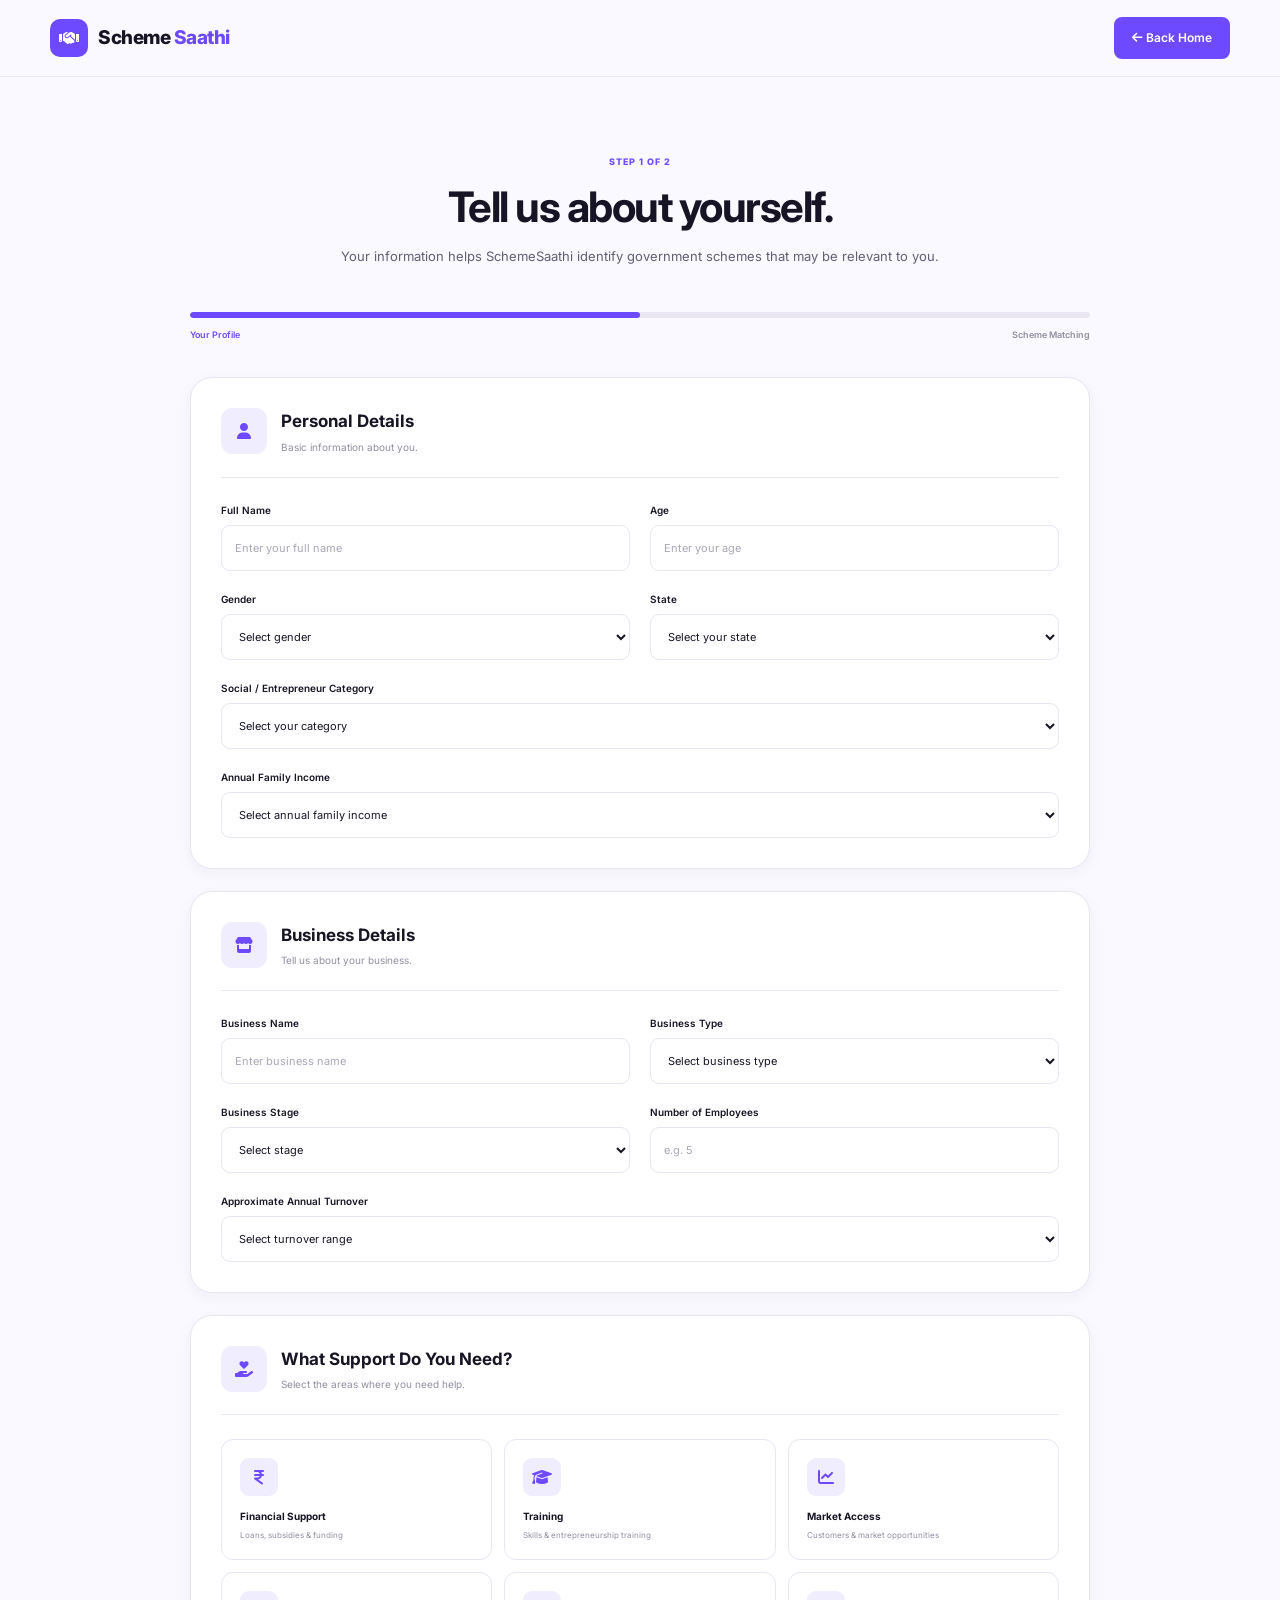
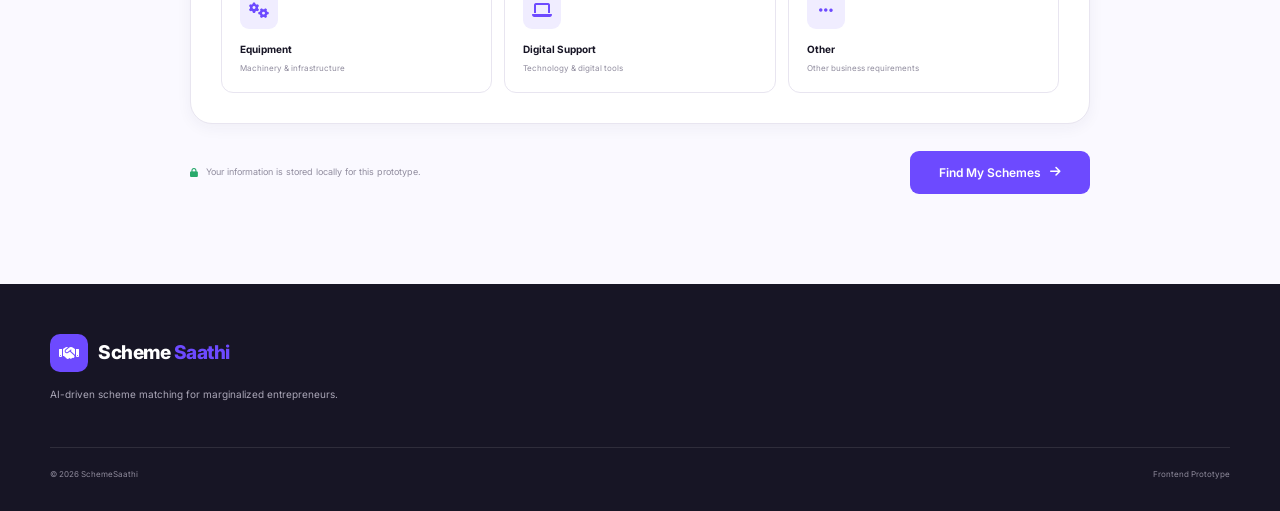
==== commit f8a1518f: "Add backend scheme matching and update project" ====
--- a/Frontend/profile.html
+++ b/Frontend/profile.html
@@ -4,7 +4,7 @@
 
 <head>
 
-```
+
 <meta charset="UTF-8">
 
 <meta name="viewport"
@@ -27,7 +27,7 @@
 
 <link rel="stylesheet"
       href="https://cdnjs.cloudflare.com/ajax/libs/font-awesome/6.5.2/css/all.min.css">
-```
+
 
 </head>
 
@@ -39,7 +39,7 @@
 
 <header class="navbar">
 
-```
+
 <div class="container nav-container">
 
     <a href="index.html"
@@ -68,7 +68,7 @@
     </a>
 
 </div>
-```
+
 
 </header>
 
@@ -78,7 +78,7 @@
 
 <main class="profile-page">
 
-```
+
 <div class="container profile-container">
 
 
@@ -864,7 +864,7 @@
     </form>
 
 </div>
-```
+
 
 </main>
 
@@ -874,7 +874,7 @@
 
 <footer class="footer">
 
-```
+
 <div class="container footer-container">
 
     <div class="footer-brand">
@@ -917,7 +917,7 @@
     </div>
 
 </div>
-```
+
 
 </footer>
 
